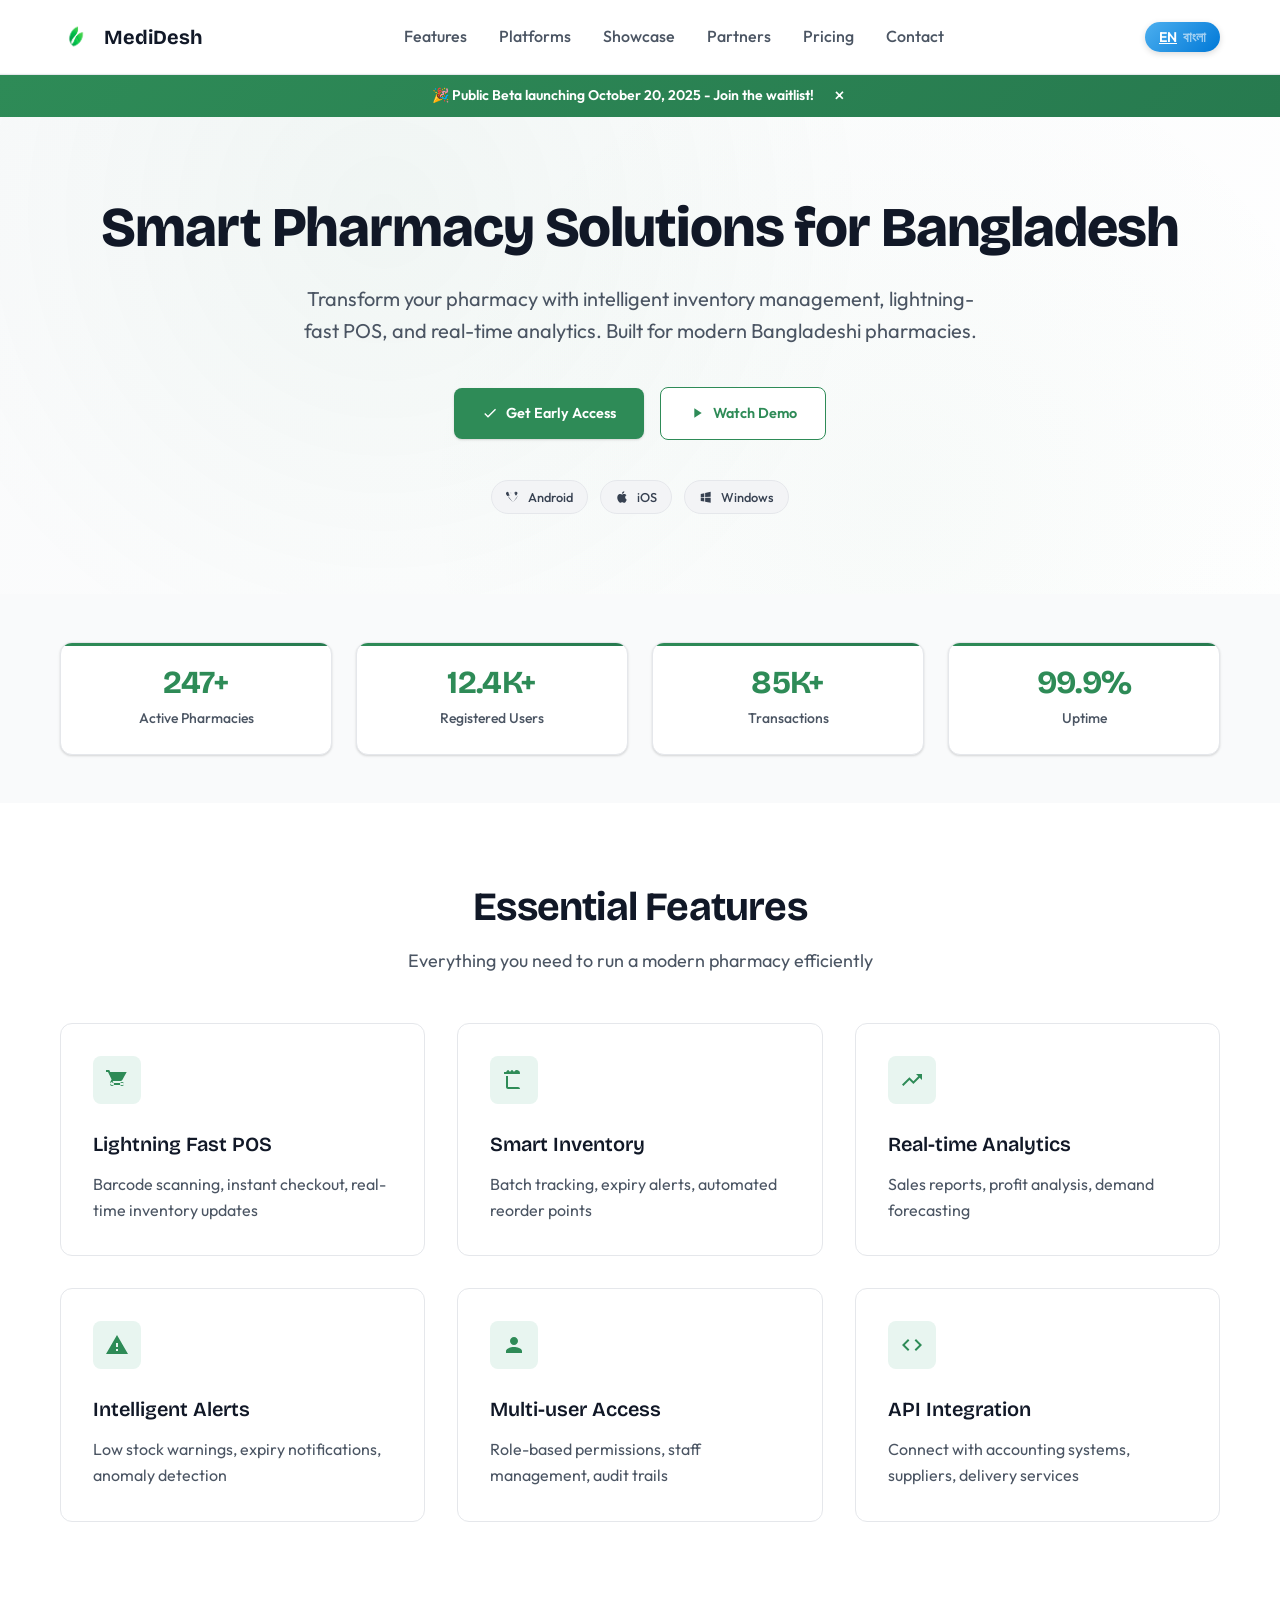
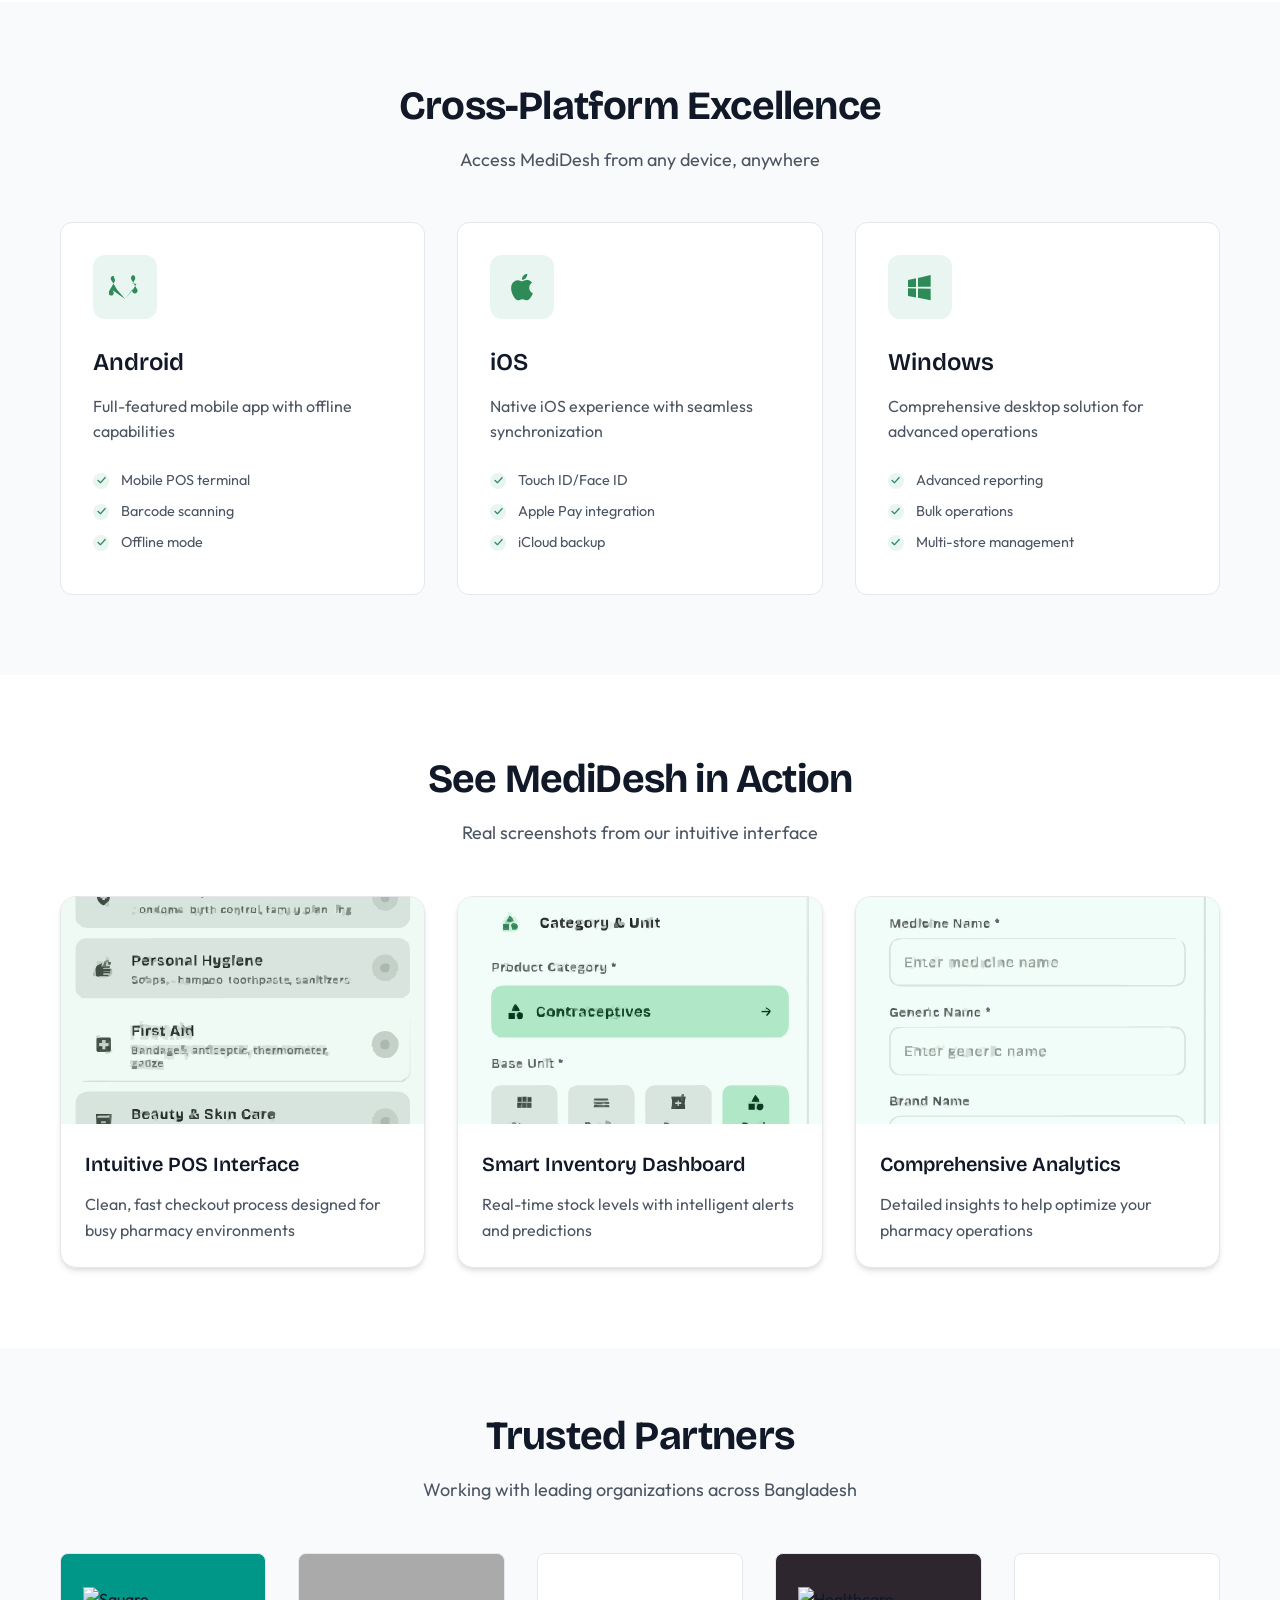
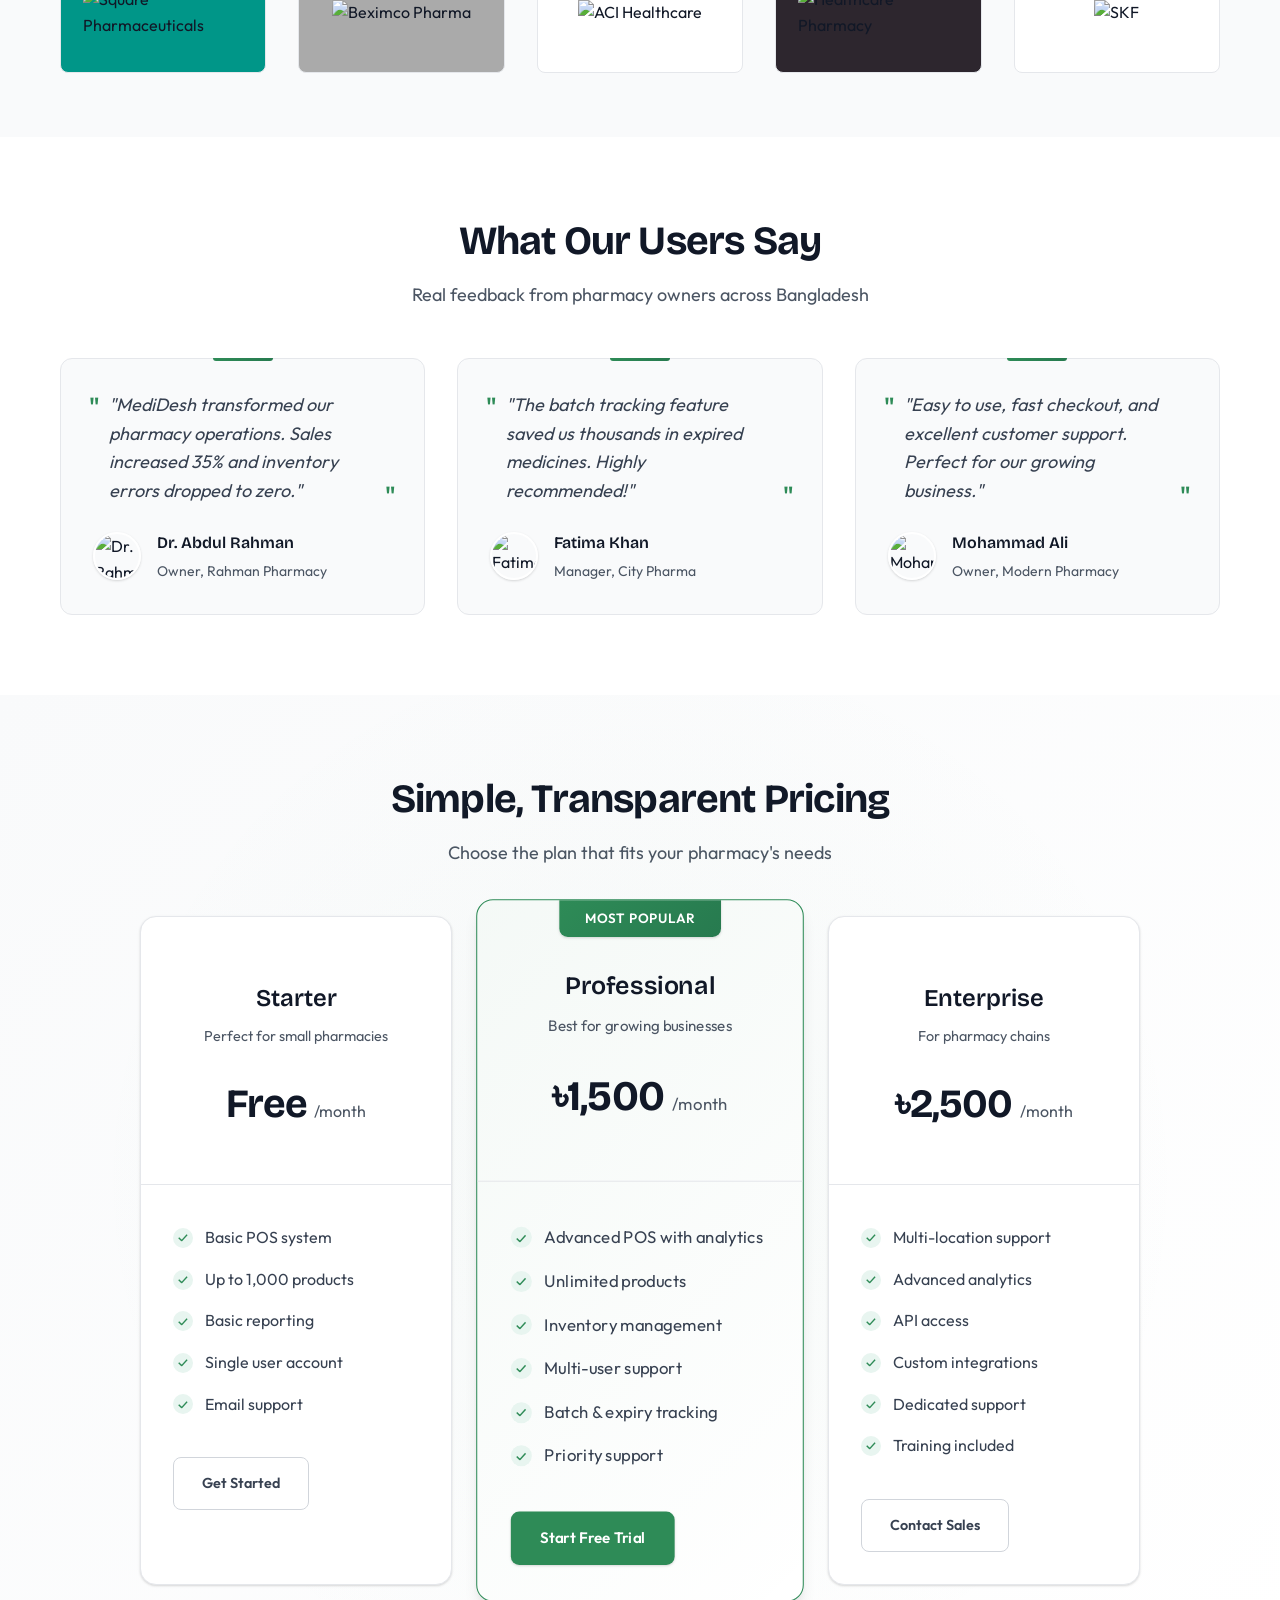
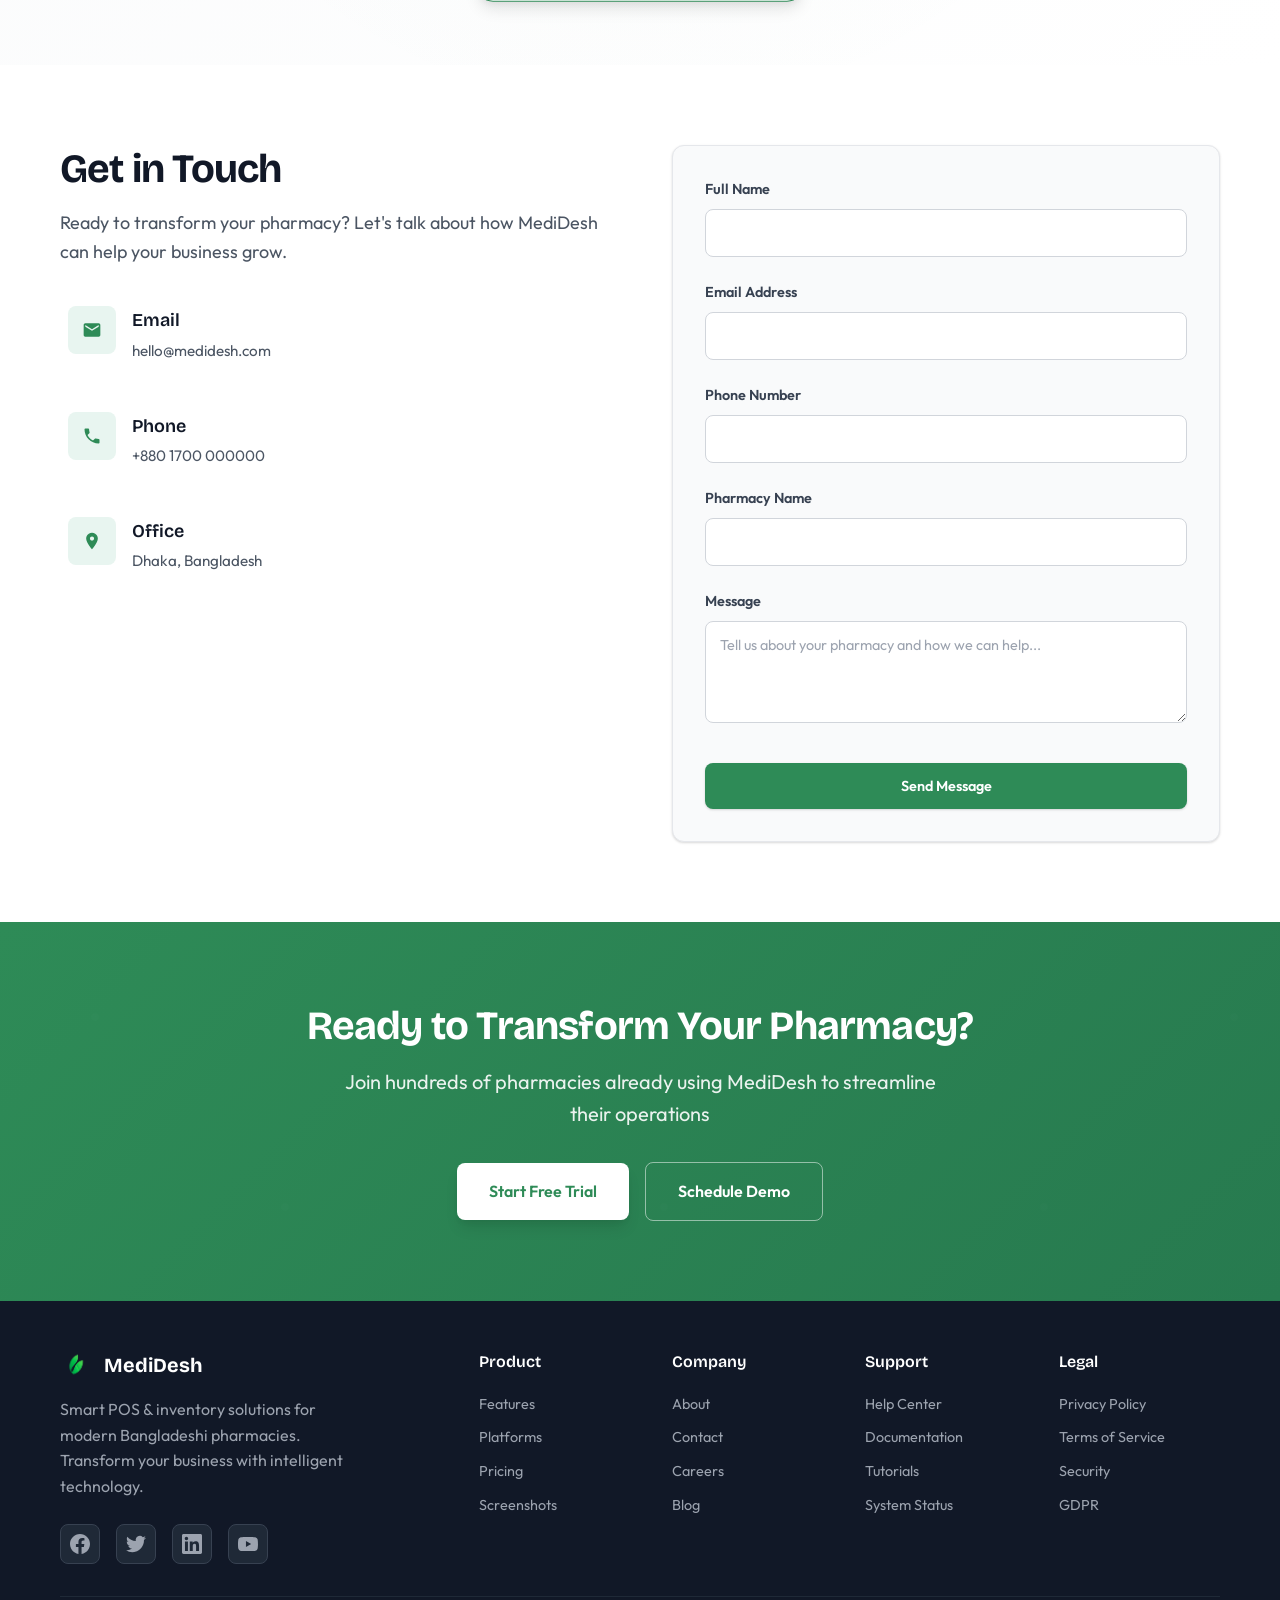
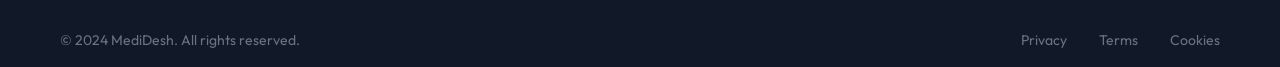
==== index.html @ 8cf9cb1e "first commit" ====
<!DOCTYPE html>
<html lang="en">

<head>
  <meta charset="UTF-8">
  <meta name="viewport" content="width=device-width, initial-scale=1.0">
  <title>MediDesh — Smart POS & Inventory for Bangladeshi Pharmacies</title>
  <meta name="description"
    content="Transform your pharmacy with intelligent inventory management, lightning-fast POS, and real-time analytics. Built for modern Bangladeshi pharmacies.">
  <link rel="icon" href="assets/favicon.png">
  <link
    href="https://fonts.googleapis.com/css2?family=Bricolage+Grotesque:opsz,wght@12..96,400;12..96,500;12..96,600;12..96,700;12..96,800&family=Inter:wght@300;400;500;600;700;800&display=swap"
    rel="stylesheet">

  <link rel="preconnect" href="https://fonts.googleapis.com">
  <link rel="preconnect" href="https://fonts.gstatic.com" crossorigin>
  <link href="https://fonts.googleapis.com/css2?family=Outfit:wght@100..900&display=swap" rel="stylesheet">

  <link rel="stylesheet" href="css/site.css">
</head>

<body>
  <header class="header">
    <div class="container">
      <div class="header-inner">
        <a class="brand" href="index.html">
          <img src="assets/logo1.png" alt="MediDesh logo" class="logo">
          <span class="brand-name">MediDesh</span>
        </a>

        <nav class="nav" id="navigation">
          <a href="#features" class="nav-link">Features</a>
          <a href="#platforms" class="nav-link">Platforms</a>
          <a href="#showcase" class="nav-link">Showcase</a>
          <a href="#partners" class="nav-link">Partners</a>
          <a href="#pricing" class="nav-link">Pricing</a>
          <a href="#contact" class="nav-link">Contact</a>
        </nav>

        <div class="header-actions">

          <button class="lang-toggle" aria-label="Toggle language" title="Switch Language">
            <span class="lang-option active">EN</span>
            <span class="lang-option">বাংলা</span>
          </button>


          <button class="menu-toggle" aria-label="Toggle menu" id="menuToggle">
            <span></span>
            <span></span>
            <span></span>
          </button>
        </div>
      </div>
    </div>
  </header>

  <div class="announcement-bar">
    <div class="container">
      <div class="announcement-content">
        <span class="announcement-text">🎉 Public Beta launching October 20, 2025 - Join the waitlist!</span>
        <button class="announcement-close">&times;</button>
      </div>
    </div>
  </div>

  <main>
    <section class="hero">
      <div class="container">
        <div class="hero-content">
          <h1 class="hero-title">Smart Pharmacy Solutions for Bangladesh</h1>
          <p class="hero-subtitle">Transform your pharmacy with intelligent inventory management, lightning-fast POS,
            and real-time analytics. Built for modern Bangladeshi pharmacies.</p>

          <div class="hero-actions">
            <a href="#pricing" class="btn btn-primary">
              <svg viewBox="0 0 24 24" fill="currentColor">
                <path d="M9 16.17L4.83 12l-1.42 1.41L9 19 21 7l-1.41-1.41z" />
              </svg>
              Get Early Access
            </a>
            <a href="#showcase" class="btn btn-secondary">
              <svg viewBox="0 0 24 24" fill="currentColor">
                <path d="M8 5v14l11-7z" />
              </svg>
              Watch Demo
            </a>
          </div>

          <div class="platform-badges">

            <div class="platform-badge">
              <svg xmlns="http://www.w3.org/2000/svg" viewBox="0 0 24 24" width="24" height="24" fill="currentColor">
                <path
                  d="M17.6 9.48l1.84-3.18c.16-.31.25-.66.25-1.02 0-.61-.22-1.17-.62-1.63A2 2 0 0 0 16.8 3a2 2 0 0 0-1.63.62c-.4.46-.62 1.02-.62 1.63 0 .36.09.71.25 1.02l1.84 3.18zM6.4 9.48 4.56 6.3A2 2 0 0 0 3.94 3.9a2 2 0 0 0-3.25.45A2 2 0 0 0 0 6.28c0 .36.09.71.25 1.02L2.1 10.48zM12 21.07l6.02-7.11 2.58-4.48L12 21.07 2.74 9.48 5.32 14zM15.53 4.47a.5.5 0 1 1 0 1 .5.5 0 0 1 0-1zm-7.06 0a.5.5 0 1 1 0 1 .5.5 0 0 1 0-1z" />
              </svg>
              <span>Android</span>
            </div>

            <div class="platform-badge">
              <svg viewBox="0 0 24 24" fill="currentColor">
                <path
                  d="M18.71 19.5c-.83 1.24-1.71 2.45-3.05 2.47-1.34.03-1.77-.79-3.29-.79-1.53 0-2 .77-3.27.82-1.31.05-2.3-1.32-3.14-2.53C4.25 17 2.94 12.45 4.7 9.39c.87-1.52 2.43-2.48 4.12-2.51 1.28-.02 2.5.87 3.29.87.78 0 2.26-1.07 3.81-.91.65.03 2.47.26 3.64 1.98-.09.06-2.17 1.28-2.15 3.81.03 3.02 2.65 4.03 2.68 4.04-.03.07-.42 1.44-1.38 2.83M13 3.5c.73-.83 1.94-1.46 2.94-1.5.13 1.17-.34 2.35-1.04 3.19-.69.85-1.83 1.51-2.95 1.42-.15-1.15.41-2.35 1.05-3.11z" />
              </svg>
              iOS
            </div>
            <div class="platform-badge">
              <svg viewBox="0 0 24 24" fill="currentColor">
                <path
                  d="M3 12V6.75l6-1.32v6.48L3 12M20 3v8.75l-9.5.15V5.21L20 3M3 13l6 .09v6.81L3 18.75V13M20 13.25V22l-9.5-1.91V13.1l9.5.15Z" />
              </svg>
              Windows
            </div>
          </div>
        </div>
      </div>
    </section>

    <section class="stats-section">
      <div class="container">
        <div class="stats-grid">
          <div class="stat-card">
            <div class="stat-number">247+</div>
            <div class="stat-label">Active Pharmacies</div>
          </div>
          <div class="stat-card">
            <div class="stat-number">12.4K+</div>
            <div class="stat-label">Registered Users</div>
          </div>
          <div class="stat-card">
            <div class="stat-number">85K+</div>
            <div class="stat-label">Transactions</div>
          </div>
          <div class="stat-card">
            <div class="stat-number">99.9%</div>
            <div class="stat-label">Uptime</div>
          </div>
        </div>
      </div>
    </section>

    <section id="features" class="features-section">
      <div class="container">
        <div class="section-header">
          <h2 class="section-title">Essential Features</h2>
          <p class="section-subtitle">Everything you need to run a modern pharmacy efficiently</p>
        </div>

        <div class="features-grid">
          <div class="feature-card">
            <div class="feature-icon">
              <svg viewBox="0 0 24 24" fill="currentColor">
                <path
                  d="M7 18c-1.1 0-2-.9-2-2s.9-2 2-2 2 .9 2 2-.9 2-2 2zM1 2v2h2l3.6 7.59-1.36 2.45c-.16.28-.24.61-.24.96 0 1.1.9 2 2 2h12v-2H7.42c-.14 0-.25-.11-.25-.25l.03-.12L8.1 13h7.45c.75 0 1.41-.42 1.75-1.03L21.7 4H5.21l-.94-2H1zm16 16c-1.1 0-2-.9-2-2s.9-2 2-2 2 .9 2 2-.9 2-2 2z" />
              </svg>
            </div>
            <h3 class="feature-title">Lightning Fast POS</h3>
            <p class="feature-description">Barcode scanning, instant checkout, real-time inventory updates</p>
          </div>
          <div class="feature-card">
            <div class="feature-icon">
              <svg viewBox="0 0 24 24" fill="currentColor">
                <path
                  d="M20 6h-2.18c.11-.31.18-.65.18-1a2.996 2.996 0 0 0-5.5-1.65l-.5.67-.5-.68C10.96 2.54 10 2 10 2 10 2 9.04 2.54 8.5 3.34l-.5.68-.5-.67C6.64 2.35 6.32 2 6.32 2 5.48 2 4.64 2.84 4.18 4H2v2h18V6zM4 8v11c0 1.1.9 2 2 2h12c0-1.1-.9-2-2-2H6V8H4z" />
              </svg>
            </div>
            <h3 class="feature-title">Smart Inventory</h3>
            <p class="feature-description">Batch tracking, expiry alerts, automated reorder points</p>
          </div>
          <div class="feature-card">
            <div class="feature-icon">
              <svg viewBox="0 0 24 24" fill="currentColor">
                <path d="M16 6l2.29 2.29-4.88 4.88-4-4L2 16.59 3.41 18l6-6 4 4 6.3-6.29L22 12V6z" />
              </svg>
            </div>
            <h3 class="feature-title">Real-time Analytics</h3>
            <p class="feature-description">Sales reports, profit analysis, demand forecasting</p>
          </div>
          <div class="feature-card">
            <div class="feature-icon">
              <svg viewBox="0 0 24 24" fill="currentColor">
                <path d="M1 21h22L12 2 1 21zm12-3h-2v-2h2v2zm0-4h-2v-4h2v4z" />
              </svg>
            </div>
            <h3 class="feature-title">Intelligent Alerts</h3>
            <p class="feature-description">Low stock warnings, expiry notifications, anomaly detection</p>
          </div>
          <div class="feature-card">
            <div class="feature-icon">
              <svg viewBox="0 0 24 24" fill="currentColor">
                <path
                  d="M12 12c2.21 0 4-1.79 4-4s-1.79-4-4-4-4 1.79-4 4 1.79 4 4 4zm0 2c-2.67 0-8 1.34-8 4v2h16v-2c0-2.66-5.33-4-8-4z" />
              </svg>
            </div>
            <h3 class="feature-title">Multi-user Access</h3>
            <p class="feature-description">Role-based permissions, staff management, audit trails</p>
          </div>
          <div class="feature-card">
            <div class="feature-icon">
              <svg viewBox="0 0 24 24" fill="currentColor">
                <path d="M9.4 16.6L4.8 12l4.6-4.6L8 6l-6 6 6 6 1.4-1.4zm5.2 0L19.2 12l-4.6-4.6L16 6l6 6-6 6-1.4-1.4z" />
              </svg>
            </div>
            <h3 class="feature-title">API Integration</h3>
            <p class="feature-description">Connect with accounting systems, suppliers, delivery services</p>
          </div>
        </div>
      </div>
    </section>

    <section id="platforms" class="platforms-section">
      <div class="container">
        <div class="section-header">
          <h2 class="section-title">Cross-Platform Excellence</h2>
          <p class="section-subtitle">Access MediDesh from any device, anywhere</p>
        </div>

        <div class="platforms-grid">
          <div class="platform-card">
            <div class="platform-icon">
              <svg viewBox="0 0 24 24" fill="currentColor">
                <path
                  d="M17.6 9.48l1.84-3.18c.16-.31.25-.66.25-1.02 0-.61-.22-1.17-.62-1.63-.09-.11-.2-.2-.32-.27-.41-.25-.9-.25-1.31 0-.12.07-.23.16-.32.27-.4.46-.62 1.02-.62 1.63 0 .36.09.71.25 1.02l1.84 3.18 2.58 4.48c.16.28.25.6.25.93 0 1.11-.89 2-2 2s-2-.89-2-2c0-.33.09-.65.25-.93l.58-1.01L12 21.07 2.74 14.49l.58 1.01c.16.28.25.6.25.93 0 1.11-.89 2-2 2s-2-.89-2-2c0-.33.09-.65.25-.93l2.58-4.48 1.84-3.18c.16-.31.25-.66.25-1.02 0-.61-.22-1.17-.62-1.63C3.78 4.08 3.67 4 3.55 3.93c-.41-.25-.9-.25-1.31 0C2.12 4 2.01 4.08 1.93 4.19c-.4.46-.62 1.02-.62 1.63 0 .36.09.71.25 1.02L3.4 9.48l2.58 4.48L12 21.07l6.02-7.11 2.58-4.48z" />
              </svg>
            </div>
            <h3 class="platform-title">Android</h3>
            <p class="platform-description">Full-featured mobile app with offline capabilities</p>
            <ul class="platform-features">
              <li>Mobile POS terminal</li>
              <li>Barcode scanning</li>
              <li>Offline mode</li>
            </ul>
          </div>
          <div class="platform-card">
            <div class="platform-icon">
              <svg viewBox="0 0 24 24" fill="currentColor">
                <path
                  d="M18.71 19.5c-.83 1.24-1.71 2.45-3.05 2.47-1.34.03-1.77-.79-3.29-.79-1.53 0-2 .77-3.27.82-1.31.05-2.3-1.32-3.14-2.53C4.25 17 2.94 12.45 4.7 9.39c.87-1.52 2.43-2.48 4.12-2.51 1.28-.02 2.5.87 3.29.87.78 0 2.26-1.07 3.81-.91.65.03 2.47.26 3.64 1.98-.09.06-2.17 1.28-2.15 3.81.03 3.02 2.65 4.03 2.68 4.04-.03.07-.42 1.44-1.38 2.83M13 3.5c.73-.83 1.94-1.46 2.94-1.5.13 1.17-.34 2.35-1.04 3.19-.69.85-1.83 1.51-2.95 1.42-.15-1.15.41-2.35 1.05-3.11z" />
              </svg>
            </div>
            <h3 class="platform-title">iOS</h3>
            <p class="platform-description">Native iOS experience with seamless synchronization</p>
            <ul class="platform-features">
              <li>Touch ID/Face ID</li>
              <li>Apple Pay integration</li>
              <li>iCloud backup</li>
            </ul>
          </div>
          <div class="platform-card">
            <div class="platform-icon">
              <svg viewBox="0 0 24 24" fill="currentColor">
                <path
                  d="M3 12V6.75l6-1.32v6.48L3 12M20 3v8.75l-9.5.15V5.21L20 3M3 13l6 .09v6.81L3 18.75V13M20 13.25V22l-9.5-1.91V13.1l9.5.15Z" />
              </svg>
            </div>
            <h3 class="platform-title">Windows</h3>
            <p class="platform-description">Comprehensive desktop solution for advanced operations</p>
            <ul class="platform-features">
              <li>Advanced reporting</li>
              <li>Bulk operations</li>
              <li>Multi-store management</li>
            </ul>
          </div>
        </div>
      </div>
    </section>

    <section id="showcase" class="showcase-section">
      <div class="container">
        <div class="section-header">
          <h2 class="section-title">See MediDesh in Action</h2>
          <p class="section-subtitle">Real screenshots from our intuitive interface</p>
        </div>

        <div class="showcase-grid">
          <div class="showcase-card">
            <div class="showcase-image">
              <img src="assets/placeholder1.svg" alt="POS Interface" loading="lazy">
            </div>
            <div class="showcase-content">
              <h3 class="showcase-title">Intuitive POS Interface</h3>
              <p class="showcase-description">Clean, fast checkout process designed for busy pharmacy environments</p>
            </div>
          </div>
          <div class="showcase-card">
            <div class="showcase-image">
              <img src="assets/placeholder2.svg" alt="Inventory Dashboard" loading="lazy">
            </div>
            <div class="showcase-content">
              <h3 class="showcase-title">Smart Inventory Dashboard</h3>
              <p class="showcase-description">Real-time stock levels with intelligent alerts and predictions</p>
            </div>
          </div>
          <div class="showcase-card">
            <div class="showcase-image">
              <img src="assets/placeholder3.svg" alt="Analytics Reports" loading="lazy">
            </div>
            <div class="showcase-content">
              <h3 class="showcase-title">Comprehensive Analytics</h3>
              <p class="showcase-description">Detailed insights to help optimize your pharmacy operations</p>
            </div>
          </div>
        </div>
      </div>
    </section>

    <section id="partners" class="partners-section">
      <div class="container">
        <div class="section-header">
          <h2 class="section-title">Trusted Partners</h2>
          <p class="section-subtitle">Working with leading organizations across Bangladesh</p>
        </div>

        <div class="partners-grid">
          <div class="partner-logo square">
            <img src="https://www.squarepharma.com.bd/images/squarelogo.png" alt="Square Pharmaceuticals"
              loading="lazy">
          </div>
          <div class="partner-logo beximco">
            <img src="https://beximcopharma.com/img/bpl-logo.png" alt="Beximco Pharma"
              loading="lazy">
          </div>
          <div class="partner-logo aci">
            <img src="https://www.aci-bd.com/assets/images/logo.png" alt="ACI Healthcare" loading="lazy">
          </div>
          <div class="partner-logo healthcare">
            <img src="https://www.hplbd.com/images/logo.png" alt="Healthcare Pharmacy"
              loading="lazy">
          </div>
          <div class="partner-logo lazz">
            <img src="https://www.skfbd.com/uploads/logo/i7Aupw3GnHKygyhbtN2KdxSGOF1MoAFbJUghdrJx.png" alt="SKF"
              loading="lazy">
          </div>
        </div>
      </div>
    </section>



    <section class="testimonials-section">
      <div class="container">
        <div class="section-header">
          <h2 class="section-title">What Our Users Say</h2>
          <p class="section-subtitle">Real feedback from pharmacy owners across Bangladesh</p>
        </div>

        <div class="testimonials-grid">
          <div class="testimonial-card">
            <div class="testimonial-content">
              <p>"MediDesh transformed our pharmacy operations. Sales increased 35% and inventory errors dropped to
                zero."</p>
            </div>
            <div class="testimonial-author">
              <div class="author-avatar">
                <img src="assets/user1.jpg" alt="Dr. Rahman" loading="lazy">
              </div>
              <div class="author-info">
                <h4 class="author-name">Dr. Abdul Rahman</h4>
                <p class="author-title">Owner, Rahman Pharmacy</p>
              </div>
            </div>
          </div>
          <div class="testimonial-card">
            <div class="testimonial-content">
              <p>"The batch tracking feature saved us thousands in expired medicines. Highly recommended!"</p>
            </div>
            <div class="testimonial-author">
              <div class="author-avatar">
                <img src="assets/user2.jpg" alt="Fatima Khan" loading="lazy">
              </div>
              <div class="author-info">
                <h4 class="author-name">Fatima Khan</h4>
                <p class="author-title">Manager, City Pharma</p>
              </div>
            </div>
          </div>
          <div class="testimonial-card">
            <div class="testimonial-content">
              <p>"Easy to use, fast checkout, and excellent customer support. Perfect for our growing business."</p>
            </div>
            <div class="testimonial-author">
              <div class="author-avatar">
                <img src="assets/user3.jpg" alt="Mohammad Ali" loading="lazy">
              </div>
              <div class="author-info">
                <h4 class="author-name">Mohammad Ali</h4>
                <p class="author-title">Owner, Modern Pharmacy</p>
              </div>
            </div>
          </div>
        </div>
      </div>
    </section>

    <section id="pricing" class="pricing-section">
      <div class="container">
        <div class="section-header">
          <h2 class="section-title">Simple, Transparent Pricing</h2>
          <p class="section-subtitle">Choose the plan that fits your pharmacy's needs</p>
        </div>

        <div class="pricing-grid">
          <div class="pricing-card">
            <div class="pricing-header">
              <h3 class="pricing-title">Starter</h3>
              <p class="pricing-subtitle">Perfect for small pharmacies</p>
              <div class="pricing-price">
                <span class="price-amount">Free</span>
                <span class="price-period">/month</span>
              </div>
            </div>
            <div class="pricing-features">
              <ul>
                <li>Basic POS system</li>
                <li>Up to 1,000 products</li>
                <li>Basic reporting</li>
                <li>Single user account</li>
                <li>Email support</li>
              </ul>
            </div>
            <div class="pricing-action">
              <a href="#" class="btn btn-outline">Get Started</a>
            </div>
          </div>

          <div class="pricing-card pricing-featured">
            <div class="pricing-badge">Most Popular</div>
            <div class="pricing-header">
              <h3 class="pricing-title">Professional</h3>
              <p class="pricing-subtitle">Best for growing businesses</p>
              <div class="pricing-price">
                <span class="price-amount">৳1,500</span>
                <span class="price-period">/month</span>
              </div>
            </div>
            <div class="pricing-features">
              <ul>
                <li>Advanced POS with analytics</li>
                <li>Unlimited products</li>
                <li>Inventory management</li>
                <li>Multi-user support</li>
                <li>Batch & expiry tracking</li>
                <li>Priority support</li>
              </ul>
            </div>
            <div class="pricing-action">
              <a href="#" class="btn btn-primary">Start Free Trial</a>
            </div>
          </div>

          <div class="pricing-card">
            <div class="pricing-header">
              <h3 class="pricing-title">Enterprise</h3>
              <p class="pricing-subtitle">For pharmacy chains</p>
              <div class="pricing-price">
                <span class="price-amount">৳2,500</span>
                <span class="price-period">/month</span>
              </div>
            </div>
            <div class="pricing-features">
              <ul>
                <li>Multi-location support</li>
                <li>Advanced analytics</li>
                <li>API access</li>
                <li>Custom integrations</li>
                <li>Dedicated support</li>
                <li>Training included</li>
              </ul>
            </div>
            <div class="pricing-action">
              <a href="#" class="btn btn-outline">Contact Sales</a>
            </div>
          </div>
        </div>
      </div>
    </section>

    <section id="contact" class="contact-section">
      <div class="container">
        <div class="contact-grid">
          <div class="contact-info">
            <h2 class="section-title">Get in Touch</h2>
            <p class="section-subtitle">Ready to transform your pharmacy? Let's talk about how MediDesh can help your
              business grow.</p>

            <div class="contact-items">
              <div class="contact-item">
                <div class="contact-icon">
                  <svg viewBox="0 0 24 24" fill="currentColor">
                    <path
                      d="M20 4H4c-1.1 0-1.99.9-1.99 2L2 18c0 1.1.9 2 2 2h16c1.1 0 2-.9 2-2V6c0-1.1-.9-2-2-2zm0 4l-8 5-8-5V6l8 5 8-5v2z" />
                  </svg>
                </div>
                <div class="contact-content">
                  <h4>Email</h4>
                  <p>hello@medidesh.com</p>
                </div>
              </div>
              <div class="contact-item">
                <div class="contact-icon">
                  <svg viewBox="0 0 24 24" fill="currentColor">
                    <path
                      d="M6.62 10.79c1.44 2.83 3.76 5.14 6.59 6.59l2.2-2.2c.27-.27.67-.36 1.02-.24 1.12.37 2.33.57 3.57.57.55 0 1 .45 1 1V20c0 .55-.45 1-1 1-9.39 0-17-7.61-17-17 0-.55.45-1 1-1h3.5c.55 0 1 .45 1 1 0 1.25.2 2.45.57 3.57.11.35.03.74-.25 1.02l-2.2 2.2z" />
                  </svg>
                </div>
                <div class="contact-content">
                  <h4>Phone</h4>
                  <p>+880 1700 000000</p>
                </div>
              </div>
              <div class="contact-item">
                <div class="contact-icon">
                  <svg viewBox="0 0 24 24" fill="currentColor">
                    <path
                      d="M12 2C8.13 2 5 5.13 5 9c0 5.25 7 13 7 13s7-7.75 7-13c0-3.87-3.13-7-7-7zm0 9.5c-1.38 0-2.5-1.12-2.5-2.5s1.12-2.5 2.5-2.5 2.5 1.12 2.5 2.5-1.12 2.5-2.5 2.5z" />
                  </svg>
                </div>
                <div class="contact-content">
                  <h4>Office</h4>
                  <p>Dhaka, Bangladesh</p>
                </div>
              </div>
            </div>
          </div>

          <div class="contact-form">
            <form class="form">
              <div class="form-group">
                <label for="name">Full Name</label>
                <input type="text" id="name" name="name" required>
              </div>
              <div class="form-group">
                <label for="email">Email Address</label>
                <input type="email" id="email" name="email" required>
              </div>
              <div class="form-group">
                <label for="phone">Phone Number</label>
                <input type="tel" id="phone" name="phone">
              </div>
              <div class="form-group">
                <label for="pharmacy">Pharmacy Name</label>
                <input type="text" id="pharmacy" name="pharmacy">
              </div>
              <div class="form-group">
                <label for="message">Message</label>
                <textarea id="message" name="message" rows="4"
                  placeholder="Tell us about your pharmacy and how we can help..."></textarea>
              </div>
              <button type="submit" class="btn btn-primary btn-full">Send Message</button>
            </form>
          </div>
        </div>
      </div>
    </section>

    <section class="cta-section">
      <div class="container">
        <div class="cta-content">
          <h2 class="cta-title">Ready to Transform Your Pharmacy?</h2>
          <p class="cta-subtitle">Join hundreds of pharmacies already using MediDesh to streamline their operations</p>
          <div class="cta-actions">
            <a href="#pricing" class="btn btn-primary btn-large">Start Free Trial</a>
            <a href="#contact" class="btn btn-outline btn-large">Schedule Demo</a>
          </div>
        </div>
      </div>
    </section>
  </main>

  <footer class="footer">
    <div class="container">
      <div class="footer-content">
        <div class="footer-brand">
          <a class="brand" href="index.html">
            <img src="assets/logo1.png" alt="MediDesh logo" class="logo">
            <span class="brand-name">MediDesh</span>
          </a>
          <p class="footer-description">Smart POS & inventory solutions for modern Bangladeshi pharmacies. Transform
            your business with intelligent technology.</p>
          <div class="footer-social">
            <a href="#" class="social-link" aria-label="Facebook">
              <svg viewBox="0 0 24 24" fill="currentColor">
                <path
                  d="M24 12.073c0-6.627-5.373-12-12-12s-12 5.373-12 12c0 5.99 4.388 10.954 10.125 11.854v-8.385H7.078v-3.47h3.047V9.43c0-3.007 1.792-4.669 4.533-4.669 1.312 0 2.686.235 2.686.235v2.953H15.83c-1.491 0-1.956.925-1.956 1.874v2.25h3.328l-.532 3.47h-2.796v8.385C19.612 23.027 24 18.062 24 12.073z" />
              </svg>
            </a>
            <a href="#" class="social-link" aria-label="Twitter">
              <svg viewBox="0 0 24 24" fill="currentColor">
                <path
                  d="M23.953 4.57a10 10 0 01-2.825.775 4.958 4.958 0 002.163-2.723c-.951.555-2.005.959-3.127 1.184a4.92 4.92 0 00-8.384 4.482C7.69 8.095 4.067 6.13 1.64 3.162a4.822 4.822 0 00-.666 2.475c0 1.71.87 3.213 2.188 4.096a4.904 4.904 0 01-2.228-.616v.06a4.923 4.923 0 003.946 4.827 4.996 4.996 0 01-2.212.085 4.936 4.936 0 004.604 3.417 9.867 9.867 0 01-6.102 2.105c-.39 0-.779-.023-1.17-.067a13.995 13.995 0 007.557 2.209c9.053 0 13.998-7.496 13.998-13.985 0-.21 0-.42-.015-.63A9.935 9.935 0 0024 4.59z" />
              </svg>
            </a>
            <a href="#" class="social-link" aria-label="LinkedIn">
              <svg viewBox="0 0 24 24" fill="currentColor">
                <path
                  d="M20.447 20.452h-3.554v-5.569c0-1.328-.027-3.037-1.852-3.037-1.853 0-2.136 1.445-2.136 2.939v5.667H9.351V9h3.414v1.561h.046c.477-.9 1.637-1.85 3.37-1.85 3.601 0 4.267 2.37 4.267 5.455v6.286zM5.337 7.433c-1.144 0-2.063-.926-2.063-2.065 0-1.138.92-2.063 2.063-2.063 1.14 0 2.064.925 2.064 2.063 0 1.139-.925 2.065-2.064 2.065zm1.782 13.019H3.555V9h3.564v11.452zM22.225 0H1.771C.792 0 0 .774 0 1.729v20.542C0 23.227.792 24 1.771 24h20.451C23.2 24 24 23.227 24 22.271V1.729C24 .774 23.2 0 22.222 0h.003z" />
              </svg>
            </a>
            <a href="#" class="social-link" aria-label="YouTube">
              <svg viewBox="0 0 24 24" fill="currentColor">
                <path
                  d="M23.498 6.186a3.016 3.016 0 0 0-2.122-2.136C19.505 3.545 12 3.545 12 3.545s-7.505 0-9.377.505A3.017 3.017 0 0 0 .502 6.186C0 8.07 0 12 0 12s0 3.93.502 5.814a3.016 3.016 0 0 0 2.122 2.136c1.871.505 9.376.505 9.376.505s7.505 0 9.377-.505a3.015 3.015 0 0 0 2.122-2.136C24 15.93 24 12 24 12s0-3.93-.502-5.814zM9.545 15.568V8.432L15.818 12l-6.273 3.568z" />
              </svg>
            </a>
          </div>
        </div>

        <div class="footer-links">
          <div class="footer-column">
            <h4 class="footer-title">Product</h4>
            <ul class="footer-list">
              <li><a href="#features">Features</a></li>
              <li><a href="#platforms">Platforms</a></li>
              <li><a href="#pricing">Pricing</a></li>
              <li><a href="#showcase">Screenshots</a></li>
            </ul>
          </div>
          <div class="footer-column">
            <h4 class="footer-title">Company</h4>
            <ul class="footer-list">
              <li><a href="pages/about.html">About</a></li>
              <li><a href="pages/contact.html">Contact</a></li>
              <li><a href="pages/careers.html">Careers</a></li>
              <li><a href="pages/blog.html">Blog</a></li>
            </ul>
          </div>
          <div class="footer-column">
            <h4 class="footer-title">Support</h4>
            <ul class="footer-list">
              <li><a href="pages/help.html">Help Center</a></li>
              <li><a href="pages/documentation.html">Documentation</a></li>
              <li><a href="pages/tutorials.html">Tutorials</a></li>
              <li><a href="pages/status.html">System Status</a></li>
            </ul>
          </div>
          <div class="footer-column">
            <h4 class="footer-title">Legal</h4>
            <ul class="footer-list">
              <li><a href="pages/privacy.html">Privacy Policy</a></li>
              <li><a href="pages/terms.html">Terms of Service</a></li>
              <li><a href="pages/security.html">Security</a></li>
              <li><a href="pages/gdpr.html">GDPR</a></li>
            </ul>
          </div>
        </div>
      </div>

      <div class="footer-bottom">
        <div class="footer-bottom-content">
          <p class="footer-copyright">© 2024 MediDesh. All rights reserved.</p>
          <div class="footer-bottom-links">
            <a href="pages/privacy.html">Privacy</a>
            <a href="pages/terms.html">Terms</a>
            <a href="pages/cookies.html">Cookies</a>
          </div>
        </div>
      </div>
    </div>
  </footer>

  <script src="js/main.js"></script>
</body>

</html>
---- css/site.css ----
:root {
  --primary-50: #e8f5f0;
  --primary-100: #c6e7d0;
  --primary-200: #a0d7ad;
  --primary-300: #7ac88a;
  --primary-400: #5eb970;
  --primary-500: #2e8b57;
  --primary-600: #277a4f;
  --primary-700: #1e6843;
  --primary-800: #165637;
  --primary-900: #0b3a1f;

  --gray-50: #f9fafb;
  --gray-100: #f3f4f6;
  --gray-200: #e5e7eb;
  --gray-300: #d1d5db;
  --gray-400: #9ca3af;
  --gray-500: #6b7280;
  --gray-600: #4b5563;
  --gray-700: #374151;
  --gray-800: #1f2937;
  --gray-900: #111827;

  --white: #ffffff;
  --black: #000000;

  --success: #10b981;
  --warning: #f59e0b;
  --error: #ef4444;
  --info: #3b82f6;

  --shadow-sm: 0 1px 2px 0 rgba(0, 0, 0, 0.05);
  --shadow: 0 1px 3px 0 rgba(0, 0, 0, 0.1), 0 1px 2px 0 rgba(0, 0, 0, 0.06);
  --shadow-md: 0 4px 6px -1px rgba(0, 0, 0, 0.1),
    0 2px 4px -1px rgba(0, 0, 0, 0.06);
  --shadow-lg: 0 10px 15px -3px rgba(0, 0, 0, 0.1),
    0 4px 6px -2px rgba(0, 0, 0, 0.05);
  --shadow-xl: 0 20px 25px -5px rgba(0, 0, 0, 0.1),
    0 10px 10px -5px rgba(0, 0, 0, 0.04);

  --border-radius: 8px;
  --border-radius-lg: 12px;
  --border-radius-xl: 16px;

  --transition: all 0.2s ease-in-out;
  --transition-slow: all 0.3s ease-in-out;

  --font-primary: "Bricolage Grotesque", -apple-system, BlinkMacSystemFont,
    sans-serif;
  --font-secondary: "Outfit", -apple-system, BlinkMacSystemFont, sans-serif;
}

* {
  margin: 0;
  padding: 0;
  box-sizing: border-box;
}

*::before,
*::after {
  box-sizing: border-box;
}

html {
  scroll-behavior: smooth;
  font-size: 16px;
  line-height: 1.6;
}

body {
  font-family: var(--font-secondary);
  color: var(--gray-900);
  line-height: 1.6;
  background-color: var(--white);
  overflow-x: hidden;
  font-weight: 400;
  -webkit-font-smoothing: antialiased;
  -moz-osx-font-smoothing: grayscale;
}

.container {
  max-width: 1200px;
  margin: 0 auto;
  padding: 0 1.25rem;
}

img {
  max-width: 100%;
  height: auto;
  display: block;
}

a {
  text-decoration: none;
  color: inherit;
  transition: var(--transition);
}

ul {
  list-style: none;
}

button {
  font-family: inherit;
  cursor: pointer;
  border: none;
  background: none;
}

input,
textarea,
select {
  font-family: inherit;
}

.btn {
  display: inline-flex;
  align-items: center;
  justify-content: center;
  gap: 0.5rem;
  padding: 0.875rem 1.75rem;
  border: none;
  border-radius: var(--border-radius);
  font-family: var(--font-secondary);
  font-size: 0.9rem;
  font-weight: 600;
  text-decoration: none;
  cursor: pointer;
  transition: var(--transition);
  white-space: nowrap;
  position: relative;
  overflow: hidden;
}

.btn::before {
  content: "";
  position: absolute;
  top: 0;
  left: -100%;
  width: 100%;
  height: 100%;
  background: linear-gradient(
    90deg,
    transparent,
    rgba(255, 255, 255, 0.2),
    transparent
  );
  transition: left 0.6s ease;
}

.btn:hover::before {
  left: 100%;
}

.btn svg {
  width: 1rem;
  height: 1rem;
  flex-shrink: 0;
}

.btn-primary {
  background-color: var(--primary-500);
  color: var(--white);
  box-shadow: var(--shadow);
}

.btn-primary:hover {
  background-color: var(--primary-600);
  transform: translateY(-1px);
  box-shadow: var(--shadow-lg);
}

.btn-primary:active {
  transform: translateY(0);
  box-shadow: var(--shadow);
}

.btn-secondary {
  background-color: var(--white);
  color: var(--primary-500);
  border: 1px solid var(--primary-500);
}

.btn-secondary:hover {
  background-color: var(--primary-500);
  color: var(--white);
  transform: translateY(-1px);
}

.btn-outline {
  background-color: transparent;
  color: var(--gray-700);
  border: 1px solid var(--gray-300);
}

.btn-outline:hover {
  background-color: var(--gray-100);
  border-color: var(--gray-400);
  transform: translateY(-1px);
}

.btn-large {
  padding: 1rem 2rem;
  font-size: 1rem;
}

.btn-full {
  width: 100%;
}

.btn:disabled {
  opacity: 0.6;
  cursor: not-allowed;
  transform: none !important;
}

.section-header {
  text-align: center;
  margin-bottom: 3rem;
}

.section-title {
  font-family: var(--font-primary);
  font-size: 2.5rem;
  font-weight: 700;
  color: var(--gray-900);
  margin-bottom: 1rem;
  line-height: 1.2;
  letter-spacing: -0.02em;
}

.section-subtitle {
  font-size: 1.125rem;
  color: var(--gray-600);
  max-width: 600px;
  margin: 0 auto;
  line-height: 1.6;
}

.header {
  position: fixed;
  top: 0;
  left: 0;
  right: 0;
  z-index: 1000;
  background-color: rgba(255, 255, 255, 0.95);
  backdrop-filter: blur(10px);
  border-bottom: 1px solid var(--gray-200);
  transition: var(--transition);
}

.header.scrolled {
  background-color: rgba(255, 255, 255, 0.98);
  box-shadow: var(--shadow);
}

.header-inner {
  display: flex;
  align-items: center;
  justify-content: space-between;
  padding: 1rem 0;
}

.brand {
  display: flex;
  align-items: center;
  gap: 0.75rem;
  font-weight: 700;
  font-size: 1.25rem;
  color: var(--gray-900);
  text-decoration: none;
}

.brand-name {
  font-family: var(--font-primary);
}

.logo {
  width: 32px;
  height: 32px;
  object-fit: contain;
}

.nav {
  display: flex;
  align-items: center;
  gap: 2rem;
}

.nav-link {
  color: var(--gray-600);
  font-weight: 500;
  transition: var(--transition);
  position: relative;
  padding: 0.5rem 0;
}

.nav-link:hover {
  color: var(--primary-500);
}

.nav-link::after {
  content: "";
  position: absolute;
  bottom: 0;
  left: 0;
  right: 0;
  height: 2px;
  background-color: var(--primary-500);
  transform: scaleX(0);
  transition: var(--transition);
  border-radius: 2px;
}

.nav-link:hover::after,
.nav-link.active::after {
  transform: scaleX(1);
}

.header-actions {
  display: flex;
  align-items: center;
  gap: 1rem;
}

.theme-toggle,
.menu-toggle {
  background: none;
  border: none;
  padding: 0.5rem;
  border-radius: var(--border-radius);
  cursor: pointer;
  color: var(--gray-600);
  transition: var(--transition);
}

.theme-toggle:hover,
.menu-toggle:hover {
  background-color: var(--gray-100);
  color: var(--gray-900);
}

.theme-toggle svg {
  width: 1.25rem;
  height: 1.25rem;
}

.menu-toggle {
  display: none;
  flex-direction: column;
  gap: 3px;
  padding: 0.5rem;
}

.menu-toggle span {
  width: 20px;
  height: 2px;
  background-color: currentColor;
  transition: var(--transition);
  border-radius: 1px;
}

.menu-toggle.active span:nth-child(1) {
  transform: rotate(45deg) translate(5px, 5px);
}

.menu-toggle.active span:nth-child(2) {
  opacity: 0;
}

.menu-toggle.active span:nth-child(3) {
  transform: rotate(-45deg) translate(7px, -6px);
}

.announcement-bar {
  background: linear-gradient(135deg, var(--primary-500), var(--primary-600));
  color: var(--white);
  padding: 0.5rem 0;
  margin-top: 73px;
  position: relative;
  overflow: hidden;
  animation: slideDown 0.5s ease-out;
}

@keyframes slideDown {
  from {
    transform: translateY(-100%);
    opacity: 0;
  }
  to {
    transform: translateY(0);
    opacity: 1;
  }
}

.announcement-bar::before {
  content: "";
  position: absolute;
  top: 0;
  left: -100%;
  width: 100%;
  height: 100%;
  background: linear-gradient(
    90deg,
    transparent,
    rgba(255, 255, 255, 0.1),
    transparent
  );
  animation: shimmer 3s infinite;
}

@keyframes shimmer {
  0% {
    left: -100%;
  }
  100% {
    left: 100%;
  }
}

.announcement-content {
  display: flex;
  align-items: center;
  justify-content: center;
  gap: 1rem;
  position: relative;
}

.announcement-text {
  font-size: 0.875rem;
  font-weight: 600;
}

.announcement-close {
  background: none;
  border: none;
  color: var(--white);
  font-size: 1.25rem;
  cursor: pointer;
  padding: 0.25rem;
  border-radius: 50%;
  transition: var(--transition);
  line-height: 1;
}

.announcement-close:hover {
  background-color: rgba(255, 255, 255, 0.1);
}

.hero {
  padding: 5rem 0;
  background: linear-gradient(135deg, var(--gray-50) 0%, var(--white) 100%);
  position: relative;
  overflow: hidden;
}

.hero::before {
  content: "";
  position: absolute;
  top: 0;
  left: 0;
  right: 0;
  bottom: 0;
  background: radial-gradient(
      circle at 30% 20%,
      rgba(46, 139, 87, 0.05) 0%,
      transparent 50%
    ),
    radial-gradient(
      circle at 70% 80%,
      rgba(46, 139, 87, 0.03) 0%,
      transparent 50%
    );
  pointer-events: none;
}

.hero-content {
  text-align: center;
  position: relative;
  z-index: 1;
}

.hero-title {
  font-family: var(--font-primary);
  font-size: 3.5rem;
  font-weight: 800;
  color: var(--gray-900);
  line-height: 1.1;
  margin-bottom: 1.5rem;
  letter-spacing: -0.02em;
  animation: fadeInUp 0.8s ease-out;
}

@keyframes fadeInUp {
  from {
    opacity: 0;
    transform: translateY(30px);
  }
  to {
    opacity: 1;
    transform: translateY(0);
  }
}

.hero-subtitle {
  font-size: 1.25rem;
  color: var(--gray-600);
  margin-bottom: 2.5rem;
  max-width: 700px;
  margin-left: auto;
  margin-right: auto;
  animation: fadeInUp 0.8s ease-out 0.2s both;
}

.hero-actions {
  display: flex;
  align-items: center;
  justify-content: center;
  gap: 1rem;
  margin-bottom: 2.5rem;
  flex-wrap: wrap;
  animation: fadeInUp 0.8s ease-out 0.4s both;
}

.platform-badges {
  display: flex;
  align-items: center;
  justify-content: center;
  gap: 0.75rem;
  flex-wrap: wrap;
  animation: fadeInUp 0.8s ease-out 0.6s both;
}

.platform-badge {
  display: flex;
  align-items: center;
  gap: 0.5rem;
  padding: 0.375rem 0.875rem;
  background-color: var(--gray-100);
  border-radius: 20px;
  font-size: 0.8rem;
  font-weight: 500;
  color: var(--gray-700);
  transition: var(--transition);
  border: 1px solid var(--gray-200);
}

.platform-badge:hover {
  background-color: var(--primary-50);
  color: var(--primary-600);
  border-color: var(--primary-200);
  transform: translateY(-1px);
}

.platform-badge svg {
  width: 0.875rem;
  height: 0.875rem;
}

.stats-section {
  padding: 3rem 0;
  background-color: var(--gray-50);
}

.stats-grid {
  display: grid;
  grid-template-columns: repeat(4, 1fr);
  gap: 1.5rem;
}

.stat-card {
  background-color: var(--white);
  padding: 1.5rem;
  border-radius: var(--border-radius-lg);
  text-align: center;
  box-shadow: var(--shadow);
  transition: var(--transition);
  border: 1px solid var(--gray-200);
  position: relative;
  overflow: hidden;
}

.stat-card::before {
  content: "";
  position: absolute;
  top: 0;
  left: 0;
  right: 0;
  height: 3px;
  background: linear-gradient(135deg, var(--primary-500), var(--primary-600));
}

.stat-card:hover {
  transform: translateY(-2px);
  box-shadow: var(--shadow-lg);
}

.stat-number {
  font-family: var(--font-primary);
  font-size: 2rem;
  font-weight: 700;
  color: var(--primary-500);
  line-height: 1;
  margin-bottom: 0.5rem;
  letter-spacing: -0.02em;
}

.stat-label {
  font-size: 0.875rem;
  color: var(--gray-600);
  font-weight: 500;
}

.features-section {
  padding: 5rem 0;
  background-color: var(--white);
}

.features-grid {
  display: grid;
  grid-template-columns: repeat(auto-fit, minmax(350px, 1fr));
  gap: 2rem;
}

.feature-card {
  background-color: var(--white);
  padding: 2rem;
  border-radius: var(--border-radius-lg);
  border: 1px solid var(--gray-200);
  transition: var(--transition-slow);
  position: relative;
  overflow: hidden;
}

.feature-card::before {
  content: "";
  position: absolute;
  top: 0;
  left: 0;
  width: 100%;
  height: 100%;
  background: linear-gradient(135deg, var(--primary-50), transparent);
  opacity: 0;
  transition: var(--transition-slow);
}

.feature-card:hover {
  border-color: var(--primary-200);
  box-shadow: var(--shadow-lg);
  transform: translateY(-4px);
}

.feature-card:hover::before {
  opacity: 1;
}

.feature-icon {
  width: 3rem;
  height: 3rem;
  background-color: var(--primary-50);
  border-radius: var(--border-radius);
  display: flex;
  align-items: center;
  justify-content: center;
  margin-bottom: 1.5rem;
  position: relative;
  z-index: 1;
  transition: var(--transition);
}

.feature-card:hover .feature-icon {
  background-color: var(--primary-100);
  transform: scale(1.1);
}

.feature-icon svg {
  width: 1.5rem;
  height: 1.5rem;
  color: var(--primary-500);
}

.feature-title {
  font-family: var(--font-primary);
  font-size: 1.25rem;
  font-weight: 600;
  color: var(--gray-900);
  margin-bottom: 0.75rem;
  position: relative;
  z-index: 1;
}

.feature-description {
  color: var(--gray-600);
  line-height: 1.6;
  position: relative;
  z-index: 1;
}

.platforms-section {
  padding: 5rem 0;
  background-color: var(--gray-50);
}

.platforms-grid {
  display: grid;
  grid-template-columns: repeat(auto-fit, minmax(300px, 1fr));
  gap: 2rem;
}

.platform-card {
  background-color: var(--white);
  padding: 2rem;
  border-radius: var(--border-radius-lg);
  border: 1px solid var(--gray-200);
  transition: var(--transition-slow);
  position: relative;
  overflow: hidden;
}

.platform-card::before {
  content: "";
  position: absolute;
  top: 0;
  left: 0;
  width: 100%;
  height: 100%;
  background: linear-gradient(135deg, var(--primary-50), transparent);
  opacity: 0;
  transition: var(--transition-slow);
}

.platform-card:hover {
  border-color: var(--primary-200);
  box-shadow: var(--shadow-xl);
  transform: translateY(-8px);
}

.platform-card:hover::before {
  opacity: 1;
}

.platform-icon {
  width: 4rem;
  height: 4rem;
  background-color: var(--primary-50);
  border-radius: var(--border-radius-lg);
  display: flex;
  align-items: center;
  justify-content: center;
  margin-bottom: 1.5rem;
  position: relative;
  z-index: 1;
  transition: var(--transition);
}

.platform-card:hover .platform-icon {
  background-color: var(--primary-100);
  transform: scale(1.1);
}

.platform-icon svg {
  width: 2rem;
  height: 2rem;
  color: var(--primary-500);
}

.platform-title {
  font-family: var(--font-primary);
  font-size: 1.5rem;
  font-weight: 600;
  color: var(--gray-900);
  margin-bottom: 0.75rem;
  position: relative;
  z-index: 1;
}

.platform-description {
  color: var(--gray-600);
  margin-bottom: 1.5rem;
  line-height: 1.6;
  position: relative;
  z-index: 1;
}

.platform-features {
  list-style: none;
  padding: 0;
  position: relative;
  z-index: 1;
}

.platform-features li {
  display: flex;
  align-items: center;
  gap: 0.75rem;
  color: var(--gray-600);
  font-size: 0.9rem;
  margin-bottom: 0.5rem;
  transition: var(--transition);
}

.platform-features li::before {
  content: "✓";
  color: var(--primary-500);
  font-weight: 600;
  flex-shrink: 0;
  width: 1rem;
  height: 1rem;
  display: flex;
  align-items: center;
  justify-content: center;
  background-color: var(--primary-50);
  border-radius: 50%;
  font-size: 0.7rem;
}

.showcase-section {
  padding: 5rem 0;
  background-color: var(--white);
}

.showcase-grid {
  display: grid;
  grid-template-columns: repeat(auto-fit, minmax(350px, 1fr));
  gap: 2rem;
}

.showcase-card {
  background-color: var(--white);
  border-radius: var(--border-radius-xl);
  overflow: hidden;
  box-shadow: var(--shadow-md);
  transition: var(--transition-slow);
  border: 1px solid var(--gray-200);
}

.showcase-card:hover {
  transform: translateY(-8px);
  box-shadow: var(--shadow-xl);
  border-color: var(--primary-200);
}

.showcase-image {
  position: relative;
  overflow: hidden;
  aspect-ratio: 16/10;
  background-color: var(--gray-100);
}

.showcase-image img {
  width: 100%;
  height: 100%;
  object-fit: cover;
  transition: var(--transition-slow);
}

.showcase-card:hover .showcase-image img {
  transform: scale(1.05);
}

.showcase-content {
  padding: 1.5rem;
}

.showcase-title {
  font-family: var(--font-primary);
  font-size: 1.25rem;
  font-weight: 600;
  color: var(--gray-900);
  margin-bottom: 0.75rem;
}

.showcase-description {
  color: var(--gray-600);
  line-height: 1.6;
}
.partners-section {
  padding: 4rem 0;
  background-color: var(--gray-50);
}

.partners-grid {
  display: grid;
  grid-template-columns: repeat(auto-fit, minmax(180px, 1fr));
  gap: 2rem;
  align-items: center;
}

.partner-logo {
  display: flex;
  align-items: center;
  justify-content: center;
  height: 120px;
  border-radius: var(--border-radius);
  border: 1px solid var(--gray-200);
  transition: var(--transition);
}

.partner-logo img {
  max-height: 80px;
  max-width: 160px;
  width: auto;
  height: auto;
  transition: var(--transition);
}

.partner-logo:hover {
  transform: translateY(-2px);
  box-shadow: var(--shadow);
  border-color: var(--primary-200);
}

/* Brand-colored backgrounds */
.partner-logo.square {
  background-color: #009688; /* Square Pharma teal */
}
.partner-logo.beximco {
  background-color: #aaaaaa; /* Beximco blue */
}
.partner-logo.renata {
  background-color: #1a73e8; /* Renata blue */
}
.partner-logo.aci {
  background-color: #ffffff; /* ACI green */
}
.partner-logo.healthcare {
  background-color: #2d262e; /* Healthcare purple */
}
.partner-logo.lazz {
  background-color: #ffffff; /* Lazz Pharma red */
}

.testimonials-section {
  padding: 5rem 0;
  background-color: var(--white);
}

.testimonials-grid {
  display: grid;
  grid-template-columns: repeat(auto-fit, minmax(350px, 1fr));
  gap: 2rem;
}

.testimonial-card {
  background-color: var(--gray-50);
  padding: 2rem;
  border-radius: var(--border-radius-lg);
  border: 1px solid var(--gray-200);
  transition: var(--transition-slow);
  position: relative;
}

.testimonial-card::before {
  content: "";
  position: absolute;
  top: -1px;
  left: 50%;
  transform: translateX(-50%);
  width: 60px;
  height: 3px;
  background: linear-gradient(135deg, var(--primary-500), var(--primary-600));
  border-radius: 0 0 3px 3px;
}

.testimonial-card:hover {
  border-color: var(--primary-200);
  box-shadow: var(--shadow-lg);
  transform: translateY(-4px);
}

.testimonial-content {
  margin-bottom: 1.5rem;
}

.testimonial-content p {
  font-style: italic;
  color: var(--gray-700);
  font-size: 1.125rem;
  line-height: 1.6;
  position: relative;
  padding: 0 1rem;
}

.testimonial-content p::before,
.testimonial-content p::after {
  content: '"';
  font-size: 1.5rem;
  color: var(--primary-500);
  font-weight: 600;
  position: absolute;
  font-style: normal;
}

.testimonial-content p::before {
  left: -0.25rem;
  top: -0.25rem;
}

.testimonial-content p::after {
  right: -0.25rem;
  bottom: -0.5rem;
}

.testimonial-author {
  display: flex;
  align-items: center;
  gap: 1rem;
}

.author-avatar {
  width: 3rem;
  height: 3rem;
  border-radius: 50%;
  overflow: hidden;
  flex-shrink: 0;
  border: 2px solid var(--white);
  box-shadow: var(--shadow);
}

.author-avatar img {
  width: 100%;
  height: 100%;
  object-fit: cover;
}

.author-name {
  font-family: var(--font-primary);
  font-size: 1rem;
  font-weight: 600;
  color: var(--gray-900);
  margin-bottom: 0.25rem;
}

.author-title {
  font-size: 0.875rem;
  color: var(--gray-600);
}

.pricing-section {
  padding: 5rem 0;
  background: linear-gradient(135deg, var(--gray-50) 0%, var(--white) 100%);
  position: relative;
}

.pricing-section::before {
  content: "";
  position: absolute;
  top: 0;
  left: 0;
  right: 0;
  bottom: 0;
  background: radial-gradient(
    circle at 50% 50%,
    rgba(46, 139, 87, 0.03) 0%,
    transparent 70%
  );
  pointer-events: none;
}

.pricing-grid {
  display: grid;
  grid-template-columns: repeat(auto-fit, minmax(300px, 1fr));
  gap: 2rem;
  max-width: 1000px;
  margin: 0 auto;
  position: relative;
  z-index: 1;
}

.pricing-card {
  background-color: var(--white);
  border-radius: var(--border-radius-xl);
  overflow: hidden;
  box-shadow: var(--shadow);
  transition: var(--transition-slow);
  position: relative;
  border: 1px solid var(--gray-200);
}

.pricing-card:hover {
  transform: translateY(-4px);
  box-shadow: var(--shadow-xl);
}

.pricing-featured {
  border-color: var(--primary-500);
  box-shadow: var(--shadow-lg);
  transform: scale(1.05);
  position: relative;
}

.pricing-featured::before {
  content: "";
  position: absolute;
  top: 0;
  left: 0;
  right: 0;
  bottom: 0;
  background: linear-gradient(135deg, rgba(46, 139, 87, 0.05), transparent);
  pointer-events: none;
}

.pricing-badge {
  position: absolute;
  top: -1px;
  left: 50%;
  transform: translateX(-50%);
  background: linear-gradient(135deg, var(--primary-500), var(--primary-600));
  color: var(--white);
  padding: 0.5rem 1.5rem;
  border-radius: 0 0 var(--border-radius) var(--border-radius);
  font-size: 0.8rem;
  font-weight: 600;
  text-transform: uppercase;
  letter-spacing: 0.05em;
  box-shadow: var(--shadow);
  text-align: center;
}

.pricing-header {
  padding: 2rem;
  text-align: center;
  border-bottom: 1px solid var(--gray-200);
  position: relative;
  z-index: 1;
}

.pricing-title {
  font-family: var(--font-primary);
  font-size: 1.5rem;
  font-weight: 600;
  margin-top: 30px;
  color: var(--gray-900);
  margin-bottom: 0.5rem;
}

.pricing-subtitle {
  color: var(--gray-600);
  margin-bottom: 1.5rem;
  font-size: 0.9rem;
}

.pricing-price {
  margin-bottom: 1rem;
}

.price-amount {
  font-family: var(--font-primary);
  font-size: 2.5rem;
  font-weight: 700;
  color: var(--gray-900);
  letter-spacing: -0.02em;
}

.price-period {
  color: var(--gray-600);
  font-size: 1rem;
  margin-left: 0.25rem;
}

.pricing-features {
  padding: 2rem;
  position: relative;
  z-index: 1;
}

.pricing-features ul {
  list-style: none;
  padding: 0;
}

.pricing-features li {
  display: flex;
  align-items: center;
  gap: 0.75rem;
  padding: 0.5rem 0;
  color: var(--gray-700);
  transition: var(--transition);
}

.pricing-features li::before {
  content: "✓";
  color: var(--primary-500);
  font-weight: 600;
  flex-shrink: 0;
  width: 1.25rem;
  height: 1.25rem;
  background-color: var(--primary-50);
  border-radius: 50%;
  display: flex;
  align-items: center;
  justify-content: center;
  font-size: 0.75rem;
}

.pricing-action {
  padding: 0 2rem 2rem;
  position: relative;
  z-index: 1;
}

.contact-section {
  padding: 5rem 0;
  background-color: var(--white);
}

.contact-grid {
  display: grid;
  grid-template-columns: 1fr 1fr;
  gap: 4rem;
  align-items: start;
}

.contact-info {
  position: relative;
}

.contact-items {
  margin-top: 2rem;
}

.contact-item {
  display: flex;
  align-items: flex-start;
  gap: 1rem;
  margin-bottom: 2rem;
  transition: var(--transition);
  padding: 0.5rem;
  border-radius: var(--border-radius);
}

.contact-item:hover {
  background-color: var(--gray-50);
}

.contact-icon {
  width: 3rem;
  height: 3rem;
  background-color: var(--primary-50);
  border-radius: var(--border-radius);
  display: flex;
  align-items: center;
  justify-content: center;
  flex-shrink: 0;
  transition: var(--transition);
}

.contact-item:hover .contact-icon {
  background-color: var(--primary-100);
  transform: scale(1.1);
}

.contact-icon svg {
  width: 1.25rem;
  height: 1.25rem;
  color: var(--primary-500);
}

.contact-content h4 {
  font-family: var(--font-primary);
  font-size: 1.125rem;
  font-weight: 600;
  color: var(--gray-900);
  margin-bottom: 0.25rem;
}

.contact-content p {
  color: var(--gray-600);
  font-size: 0.95rem;
}

.contact-form {
  position: relative;
}

.form {
  background-color: var(--gray-50);
  padding: 2rem;
  border-radius: var(--border-radius-lg);
  border: 1px solid var(--gray-200);
  box-shadow: var(--shadow);
}

.form-group {
  margin-bottom: 1.5rem;
}

.form-group:last-of-type {
  margin-bottom: 2rem;
}

.form-group label {
  display: block;
  font-weight: 600;
  color: var(--gray-700);
  margin-bottom: 0.5rem;
  font-size: 0.9rem;
}

.form-group input,
.form-group textarea {
  width: 100%;
  padding: 0.875rem;
  border: 1px solid var(--gray-300);
  border-radius: var(--border-radius);
  font-family: var(--font-secondary);
  font-size: 0.9rem;
  transition: var(--transition);
  background-color: var(--white);
  color: var(--gray-900);
}

.form-group input::placeholder,
.form-group textarea::placeholder {
  color: var(--gray-400);
}

.form-group input:focus,
.form-group textarea:focus {
  outline: none;
  border-color: var(--primary-500);
  box-shadow: 0 0 0 3px rgba(46, 139, 87, 0.1);
}

.form-group textarea {
  resize: vertical;
  min-height: 100px;
}

.cta-section {
  padding: 5rem 0;
  background: linear-gradient(135deg, var(--primary-500), var(--primary-600));
  color: var(--white);
  text-align: center;
  position: relative;
  overflow: hidden;
}

.cta-section::before {
  content: "";
  position: absolute;
  top: 0;
  left: 0;
  right: 0;
  bottom: 0;
  background: url('data:image/svg+xml,<svg xmlns="http://www.w3.org/2000/svg" viewBox="0 0 100 100"><defs><pattern id="grain" width="100" height="100" patternUnits="userSpaceOnUse"><circle cx="25" cy="25" r="1" fill="rgba(255,255,255,0.1)"/><circle cx="75" cy="75" r="1" fill="rgba(255,255,255,0.1)"/></pattern></defs><rect width="100" height="100" fill="url(%23grain)"/></svg>');
  opacity: 0.1;
  pointer-events: none;
}

.cta-content {
  position: relative;
  z-index: 1;
}

.cta-title {
  font-family: var(--font-primary);
  font-size: 2.5rem;
  font-weight: 700;
  margin-bottom: 1rem;
  line-height: 1.2;
  letter-spacing: -0.02em;
}

.cta-subtitle {
  font-size: 1.25rem;
  opacity: 0.9;
  margin-bottom: 2rem;
  max-width: 600px;
  margin-left: auto;
  margin-right: auto;
  line-height: 1.6;
}

.cta-actions {
  display: flex;
  align-items: center;
  justify-content: center;
  gap: 1rem;
  flex-wrap: wrap;
}

.cta-actions .btn-primary {
  background-color: var(--white);
  color: var(--primary-500);
  box-shadow: var(--shadow-lg);
}

.cta-actions .btn-primary:hover {
  background-color: var(--gray-100);
  transform: translateY(-2px);
  box-shadow: var(--shadow-xl);
}

.cta-actions .btn-outline {
  border-color: rgba(255, 255, 255, 0.5);
  color: var(--white);
}

.cta-actions .btn-outline:hover {
  background-color: rgba(255, 255, 255, 0.1);
  border-color: var(--white);
  transform: translateY(-2px);
}

.footer {
  background-color: var(--gray-900);
  color: var(--gray-300);
  padding: 3rem 0 1rem;
}

.footer-content {
  display: grid;
  grid-template-columns: 1fr 2fr;
  gap: 3rem;
  margin-bottom: 2rem;
}

.footer-brand {
  position: relative;
}

.footer-brand .brand {
  color: var(--white);
  margin-bottom: 1rem;
}

.footer-description {
  color: var(--gray-400);
  margin-bottom: 1.5rem;
  line-height: 1.6;
  max-width: 300px;
}

.footer-social {
  display: flex;
  gap: 1rem;
}

.social-link {
  width: 2.5rem;
  height: 2.5rem;
  background-color: var(--gray-800);
  border-radius: var(--border-radius);
  display: flex;
  align-items: center;
  justify-content: center;
  color: var(--gray-400);
  transition: var(--transition);
  border: 1px solid var(--gray-700);
}

.social-link:hover {
  background-color: var(--primary-500);
  color: var(--white);
  border-color: var(--primary-500);
  transform: translateY(-2px);
}

.social-link svg {
  width: 1.25rem;
  height: 1.25rem;
}

.footer-links {
  display: grid;
  grid-template-columns: repeat(4, 1fr);
  gap: 2rem;
}

.footer-column {
  min-width: 0;
}

.footer-title {
  font-family: var(--font-primary);
  font-size: 1rem;
  font-weight: 600;
  color: var(--white);
  margin-bottom: 1rem;
}

.footer-list {
  list-style: none;
  padding: 0;
}

.footer-list li {
  margin-bottom: 0.5rem;
}

.footer-list a {
  color: var(--gray-400);
  transition: var(--transition);
  font-size: 0.9rem;
}

.footer-list a:hover {
  color: var(--primary-500);
  padding-left: 0.25rem;
}

.footer-bottom {
  border-top: 1px solid var(--gray-800);
  padding-top: 2rem;
}

.footer-bottom-content {
  display: flex;
  justify-content: space-between;
  align-items: center;
  flex-wrap: wrap;
  gap: 1rem;
}

.footer-copyright {
  color: var(--gray-500);
  font-size: 0.875rem;
}

.footer-bottom-links {
  display: flex;
  gap: 2rem;
}

.footer-bottom-links a {
  color: var(--gray-500);
  font-size: 0.875rem;
  transition: var(--transition);
}

.footer-bottom-links a:hover {
  color: var(--primary-500);
}

.scroll-to-top {
  position: fixed;
  bottom: 2rem;
  right: 2rem;
  width: 3rem;
  height: 3rem;
  background-color: var(--primary-500);
  color: var(--white);
  border: none;
  border-radius: 50%;
  cursor: pointer;
  opacity: 0;
  visibility: hidden;
  transition: var(--transition);
  z-index: 1000;
  box-shadow: var(--shadow-lg);
}

.scroll-to-top.visible {
  opacity: 1;
  visibility: visible;
}

.scroll-to-top:hover {
  background-color: var(--primary-600);
  transform: translateY(-2px);
  box-shadow: var(--shadow-xl);
}

.scroll-to-top svg {
  width: 1.25rem;
  height: 1.25rem;
}

.loading-spinner {
  display: inline-block;
  width: 1rem;
  height: 1rem;
  border: 2px solid var(--gray-300);
  border-radius: 50%;
  border-top-color: var(--primary-500);
  animation: spin 1s linear infinite;
}

@keyframes spin {
  to {
    transform: rotate(360deg);
  }
}

.fade-in {
  opacity: 0;
  transform: translateY(2rem);
  transition: opacity 0.6s ease, transform 0.6s ease;
}

.fade-in.visible {
  opacity: 1;
  transform: translateY(0);
}

.mobile-nav {
  position: fixed;
  top: 0;
  right: -100%;
  width: 280px;
  height: 100vh;
  background-color: var(--white);
  box-shadow: var(--shadow-xl);
  z-index: 1001;
  transition: right 0.3s ease;
  overflow-y: auto;
}

.mobile-nav.active {
  right: 0;
}

.mobile-nav-header {
  padding: 1.5rem;
  border-bottom: 1px solid var(--gray-200);
  display: flex;
  justify-content: space-between;
  align-items: center;
}

.mobile-nav-close {
  background: none;
  border: none;
  font-size: 1.5rem;
  color: var(--gray-500);
  cursor: pointer;
  padding: 0.5rem;
  border-radius: var(--border-radius);
  transition: var(--transition);
}

.mobile-nav-close:hover {
  background-color: var(--gray-100);
  color: var(--gray-900);
}

.mobile-nav-links {
  padding: 1rem;
}

.mobile-nav-link {
  display: block;
  padding: 0.75rem 1rem;
  color: var(--gray-700);
  text-decoration: none;
  border-radius: var(--border-radius);
  transition: var(--transition);
  font-weight: 500;
}

.mobile-nav-link:hover,
.mobile-nav-link.active {
  background-color: var(--primary-50);
  color: var(--primary-600);
}

.mobile-nav-overlay {
  position: fixed;
  top: 0;
  left: 0;
  width: 100%;
  height: 100%;
  background-color: rgba(0, 0, 0, 0.5);
  z-index: 1000;
  opacity: 0;
  visibility: hidden;
  transition: var(--transition);
}

.mobile-nav-overlay.active {
  opacity: 1;
  visibility: visible;
}

@media (prefers-reduced-motion: reduce) {
  * {
    animation-duration: 0.01ms !important;
    animation-iteration-count: 1 !important;
    transition-duration: 0.01ms !important;
  }

  html {
    scroll-behavior: auto;
  }
}

@media (max-width: 1024px) {
  .container {
    padding: 0 1rem;
  }

  .section-title {
    font-size: 2rem;
  }

  .hero-title {
    font-size: 2.5rem;
  }

  .stats-grid {
    grid-template-columns: repeat(2, 1fr);
    gap: 1rem;
  }

  .features-grid,
  .platforms-grid {
    grid-template-columns: 1fr;
    gap: 1.5rem;
  }

  .showcase-grid,
  .testimonials-grid {
    grid-template-columns: repeat(auto-fit, minmax(300px, 1fr));
  }

  .contact-grid {
    grid-template-columns: 1fr;
    gap: 2rem;
  }

  .footer-content {
    grid-template-columns: 1fr;
    gap: 2rem;
  }

  .footer-links {
    grid-template-columns: repeat(2, 1fr);
  }

  .pricing-featured {
    transform: none;
  }
}

@media (max-width: 768px) {
  .nav {
    display: none;
  }

  .menu-toggle {
    display: flex;
  }

  .hero {
    padding: 3rem 0;
  }

  .hero-title {
    font-size: 2rem;
  }

  .hero-subtitle {
    font-size: 1.125rem;
  }

  .hero-actions {
    flex-direction: column;
    align-items: stretch;
    max-width: 300px;
    margin-left: auto;
    margin-right: auto;
  }

  .stats-grid {
    grid-template-columns: 1fr;
    gap: 1rem;
  }

  .pricing-grid {
    grid-template-columns: 1fr;
    gap: 1.5rem;
  }

  .cta-title {
    font-size: 1.875rem;
  }

  .cta-actions {
    flex-direction: column;
    align-items: stretch;
    max-width: 300px;
    margin-left: auto;
    margin-right: auto;
  }

  .footer-links {
    grid-template-columns: 1fr;
    gap: 1rem;
  }

  .footer-bottom-content {
    flex-direction: column;
    text-align: center;
    gap: 0.5rem;
  }

  .partners-grid {
    grid-template-columns: repeat(2, 1fr);
    gap: 1rem;
  }

  .platform-badge,
  .platform-badges {
    flex-wrap: wrap;
    justify-content: center;
  }
}

@media (max-width: 480px) {
  .container {
    padding: 0 1rem;
  }

  .section-header {
    margin-bottom: 2rem;
  }

  .section-title {
    font-size: 1.75rem;
  }

  .section-subtitle {
    font-size: 1rem;
  }

  .hero {
    padding: 2.5rem 0;
  }

  .hero-title {
    font-size: 1.75rem;
  }

  .features-section,
  .platforms-section,
  .showcase-section,
  .testimonials-section,
  .pricing-section,
  .contact-section {
    padding: 3rem 0;
  }

  .feature-card,
  .platform-card,
  .testimonial-card {
    padding: 1.5rem;
  }

  .showcase-grid,
  .testimonials-grid {
    grid-template-columns: 1fr;
    gap: 1.5rem;
  }

  .partners-grid {
    grid-template-columns: 1fr;
    gap: 1rem;
  }

  .partner-logo {
    padding: 1rem;
  }

  .pricing-card {
    margin: 0;
  }

  .form {
    padding: 1.5rem;
  }

  .cta-section {
    padding: 3rem 0;
  }

  .footer {
    padding: 2rem 0 1rem;
  }

  .announcement-bar {
    margin-top: 65px;
  }

  .announcement-text {
    font-size: 0.8rem;
  }
}

@media print {
  .announcement-bar,
  .header,
  .scroll-to-top,
  .mobile-nav,
  .mobile-nav-overlay {
    display: none !important;
  }

  .hero {
    margin-top: 0 !important;
  }

  * {
    box-shadow: none !important;
  }

  .cta-section {
    background: var(--gray-100) !important;
    color: var(--gray-900) !important;
  }
}

.lang-toggle {
  display: inline-flex;
  align-items: center;
  justify-content: space-between;
  gap: 6px;
  background: linear-gradient(135deg, #4cafef, #0078d7);
  border: none;
  border-radius: 30px;
  padding: 6px 14px;
  font-size: 14px;
  font-weight: 600;
  color: #fff;
  cursor: pointer;
  transition: all 0.3s ease;
  box-shadow: 0 2px 6px rgba(0, 0, 0, 0.15);
}

.lang-toggle:hover {
  background: linear-gradient(135deg, #0078d7, #005bb5);
  transform: scale(1.05);
}

.lang-option {
  opacity: 0.6;
  transition: opacity 0.3s ease;
}

.lang-option.active {
  opacity: 1;
  text-decoration: underline;
}
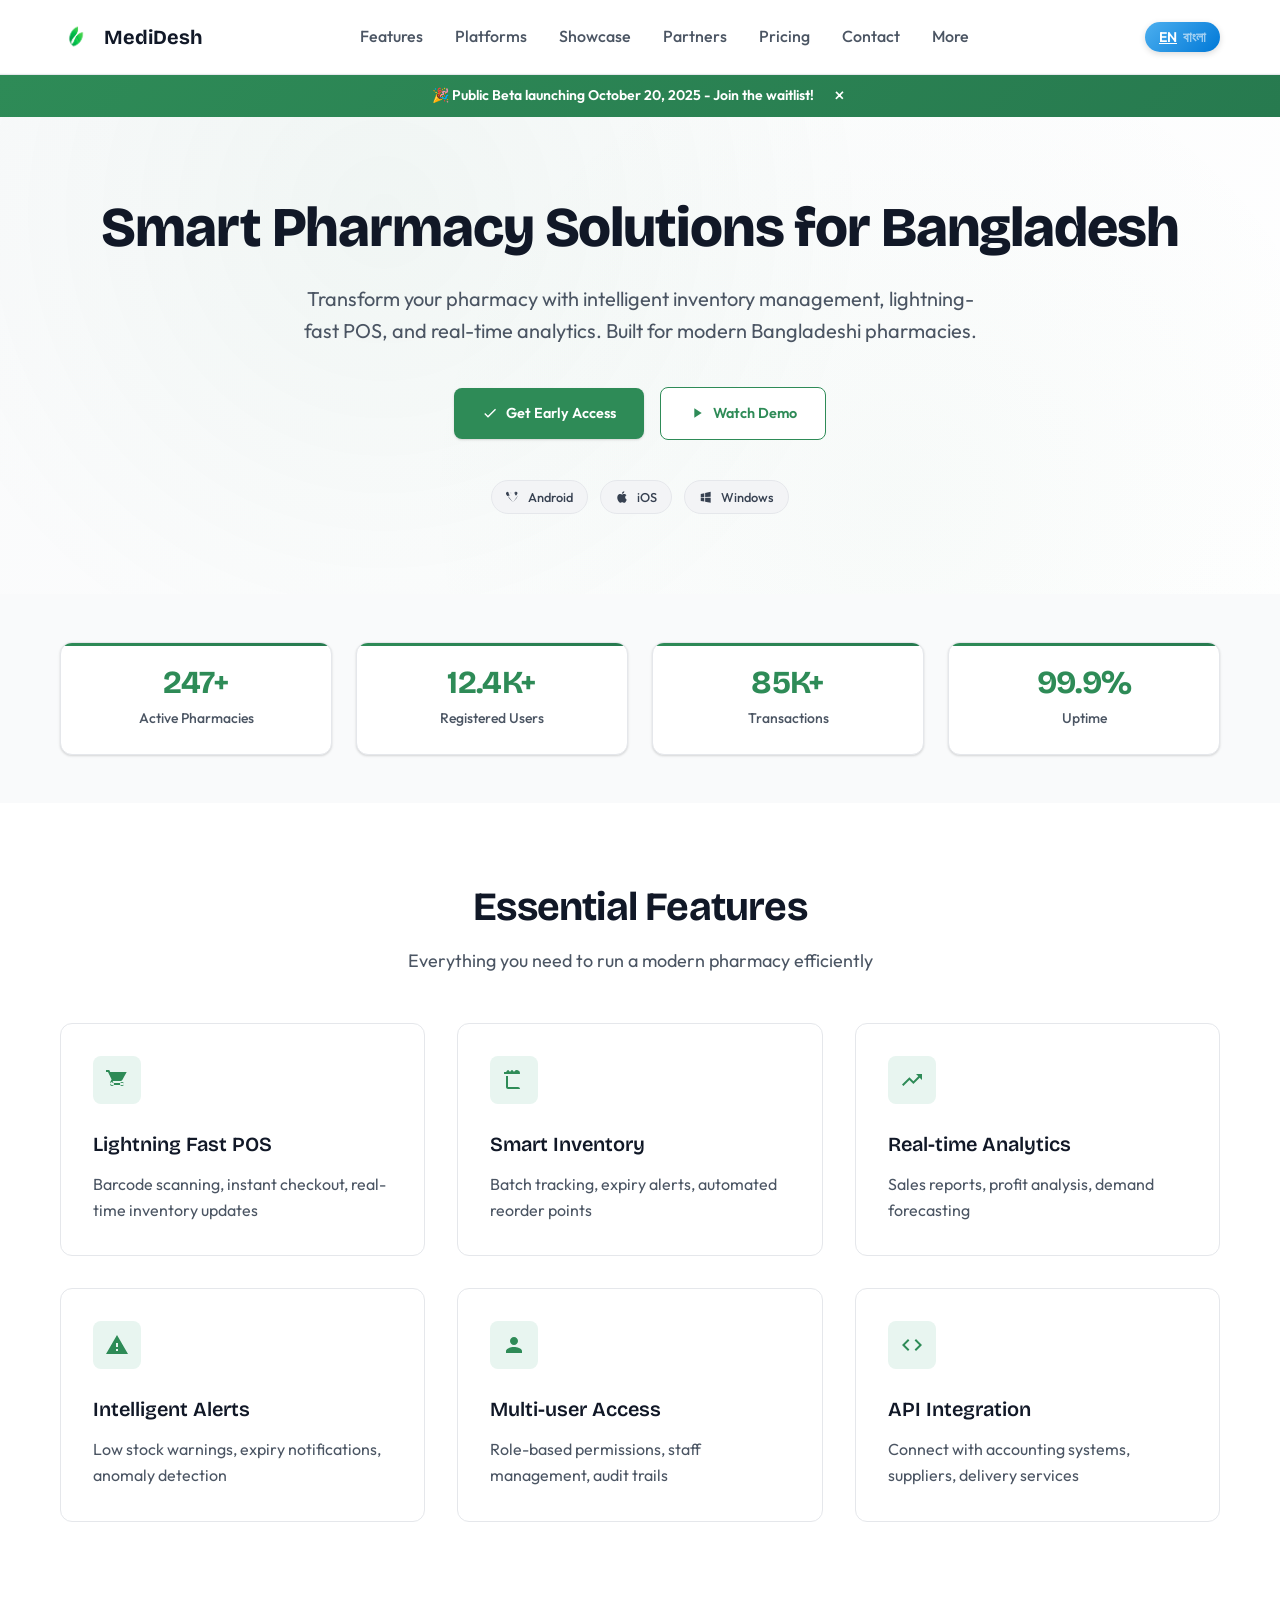
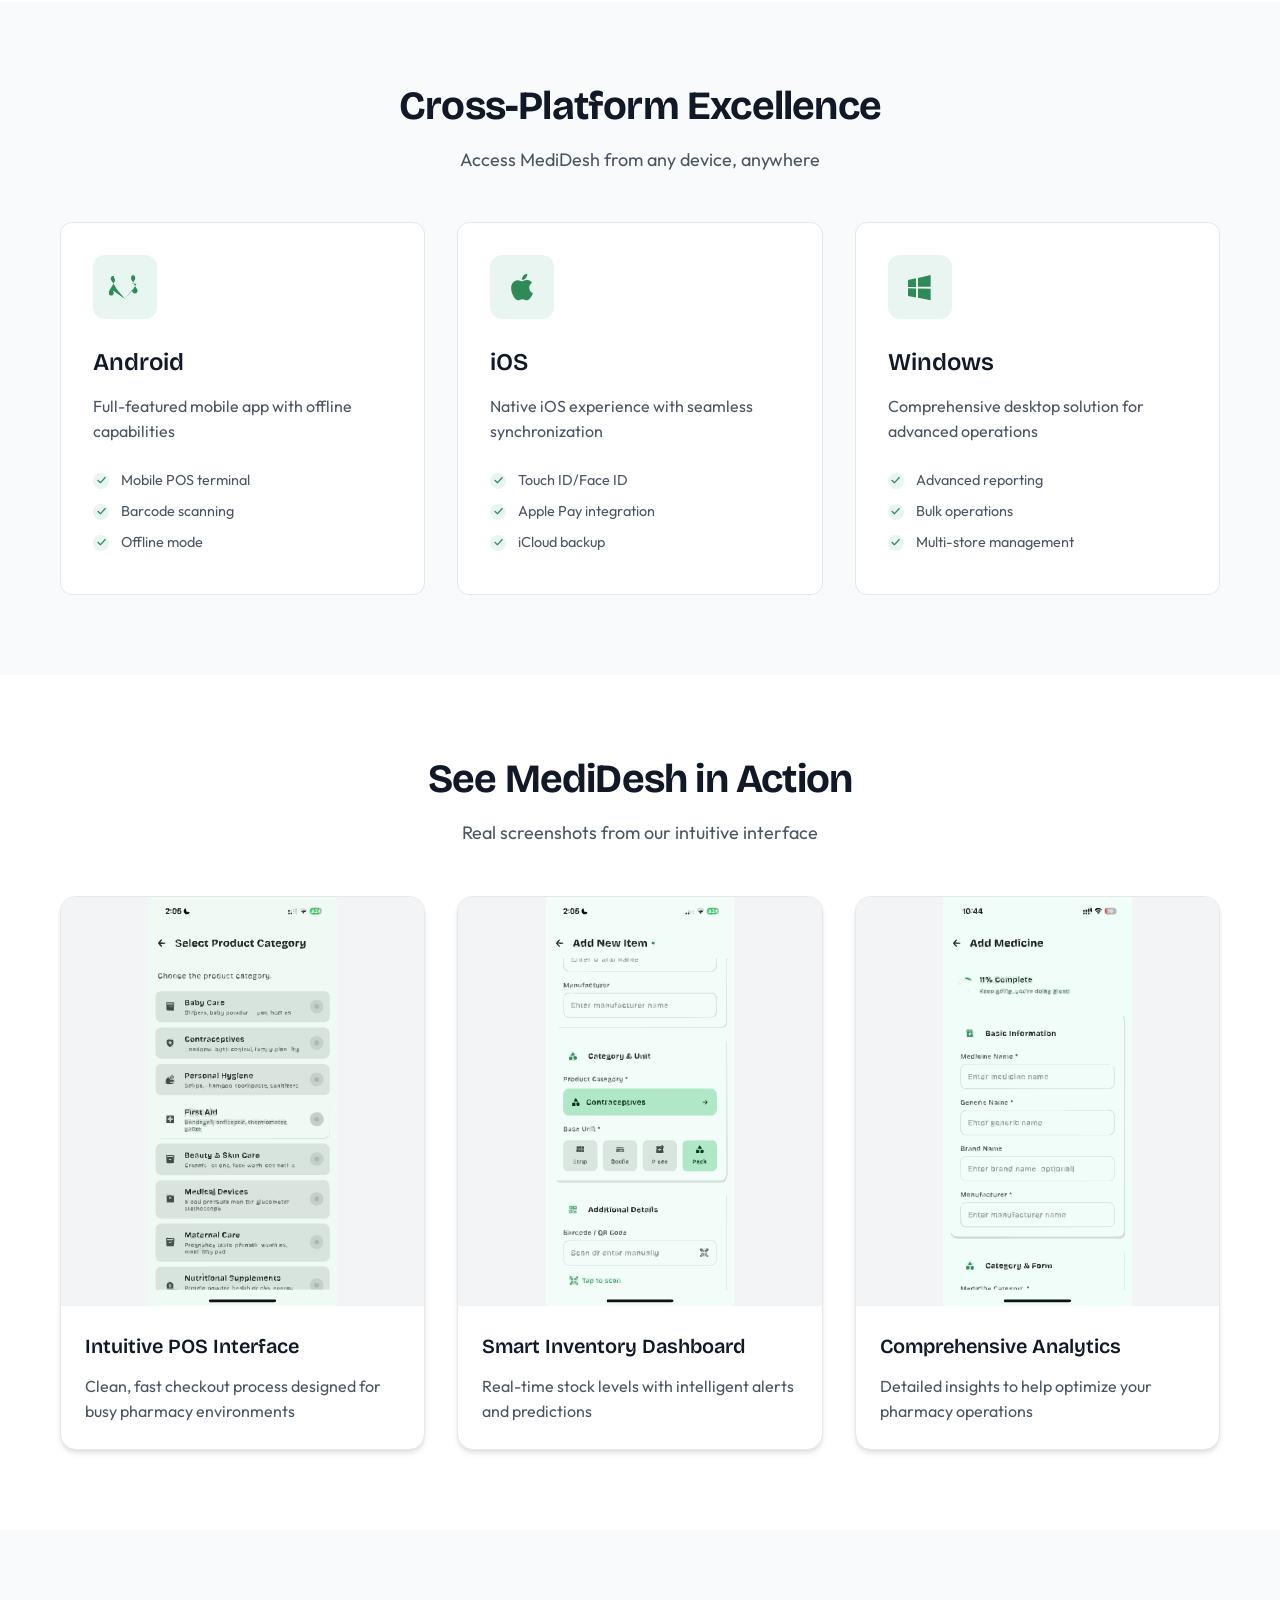
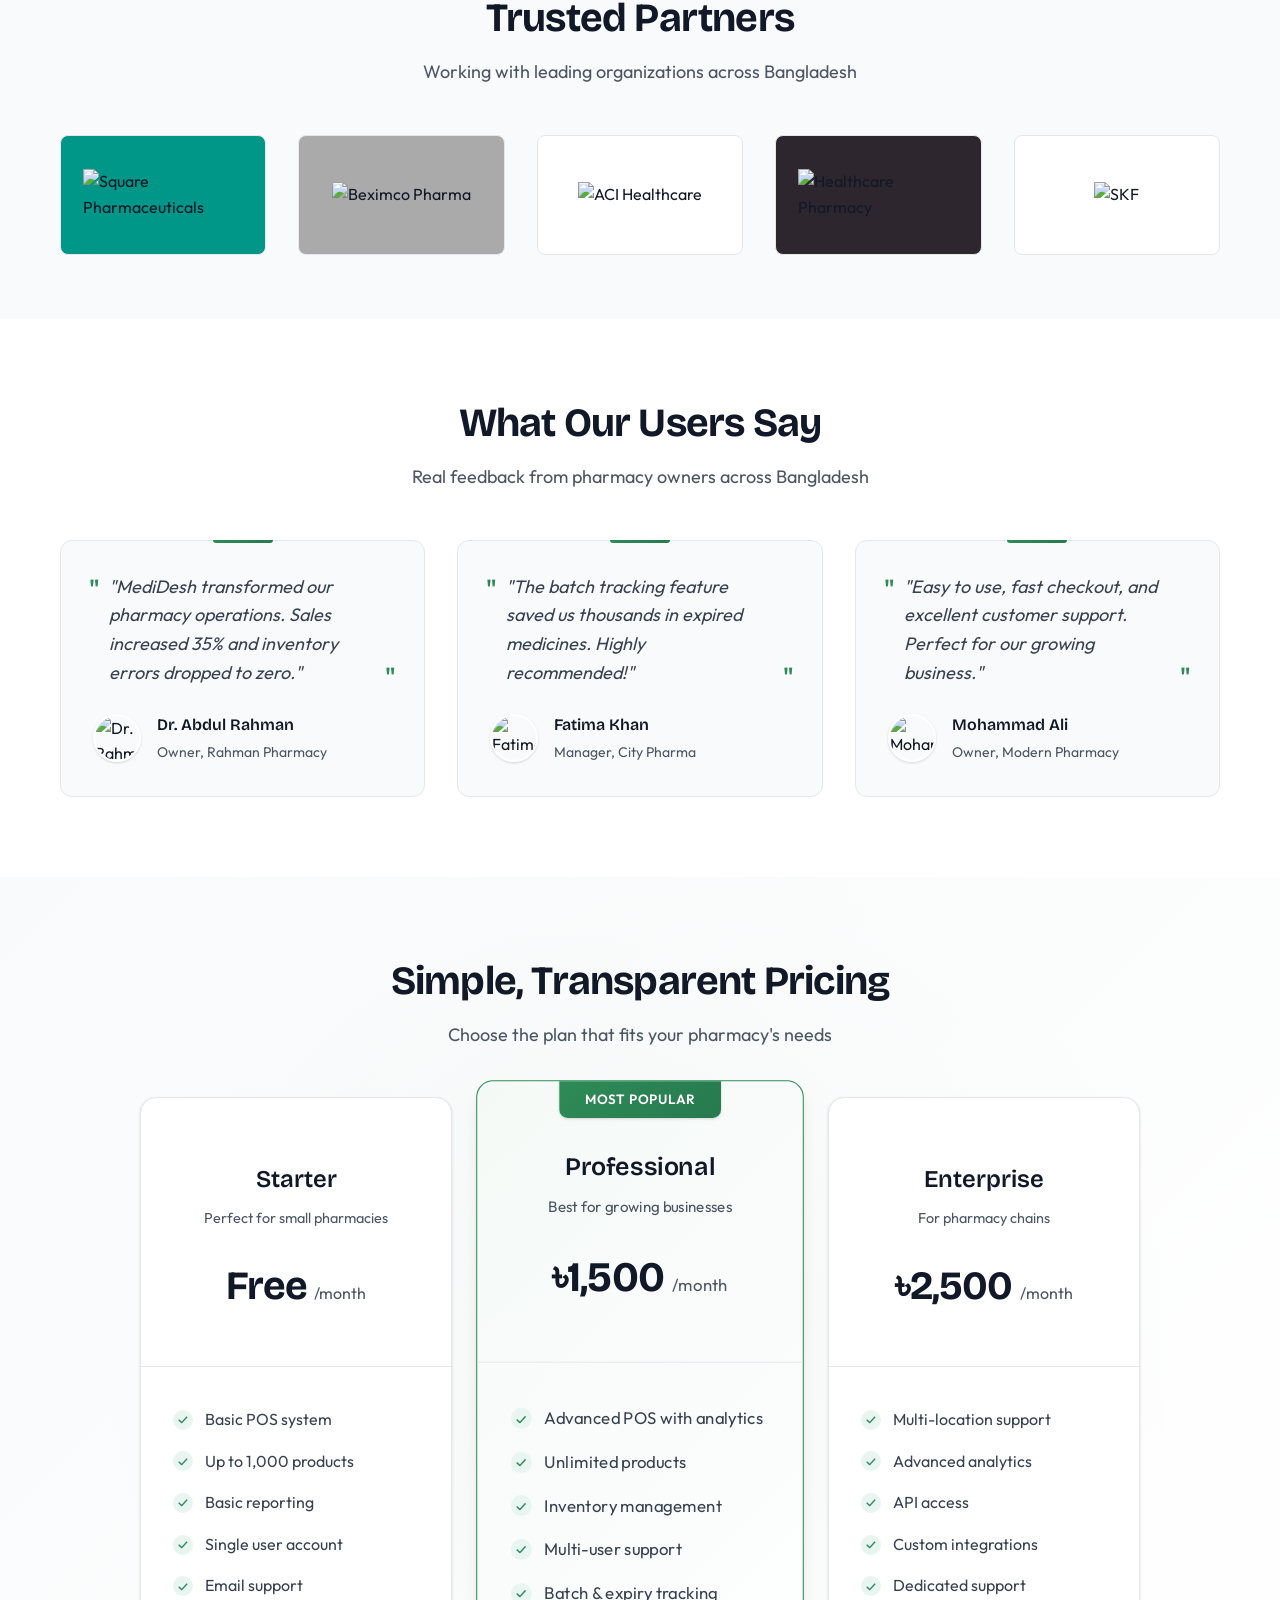
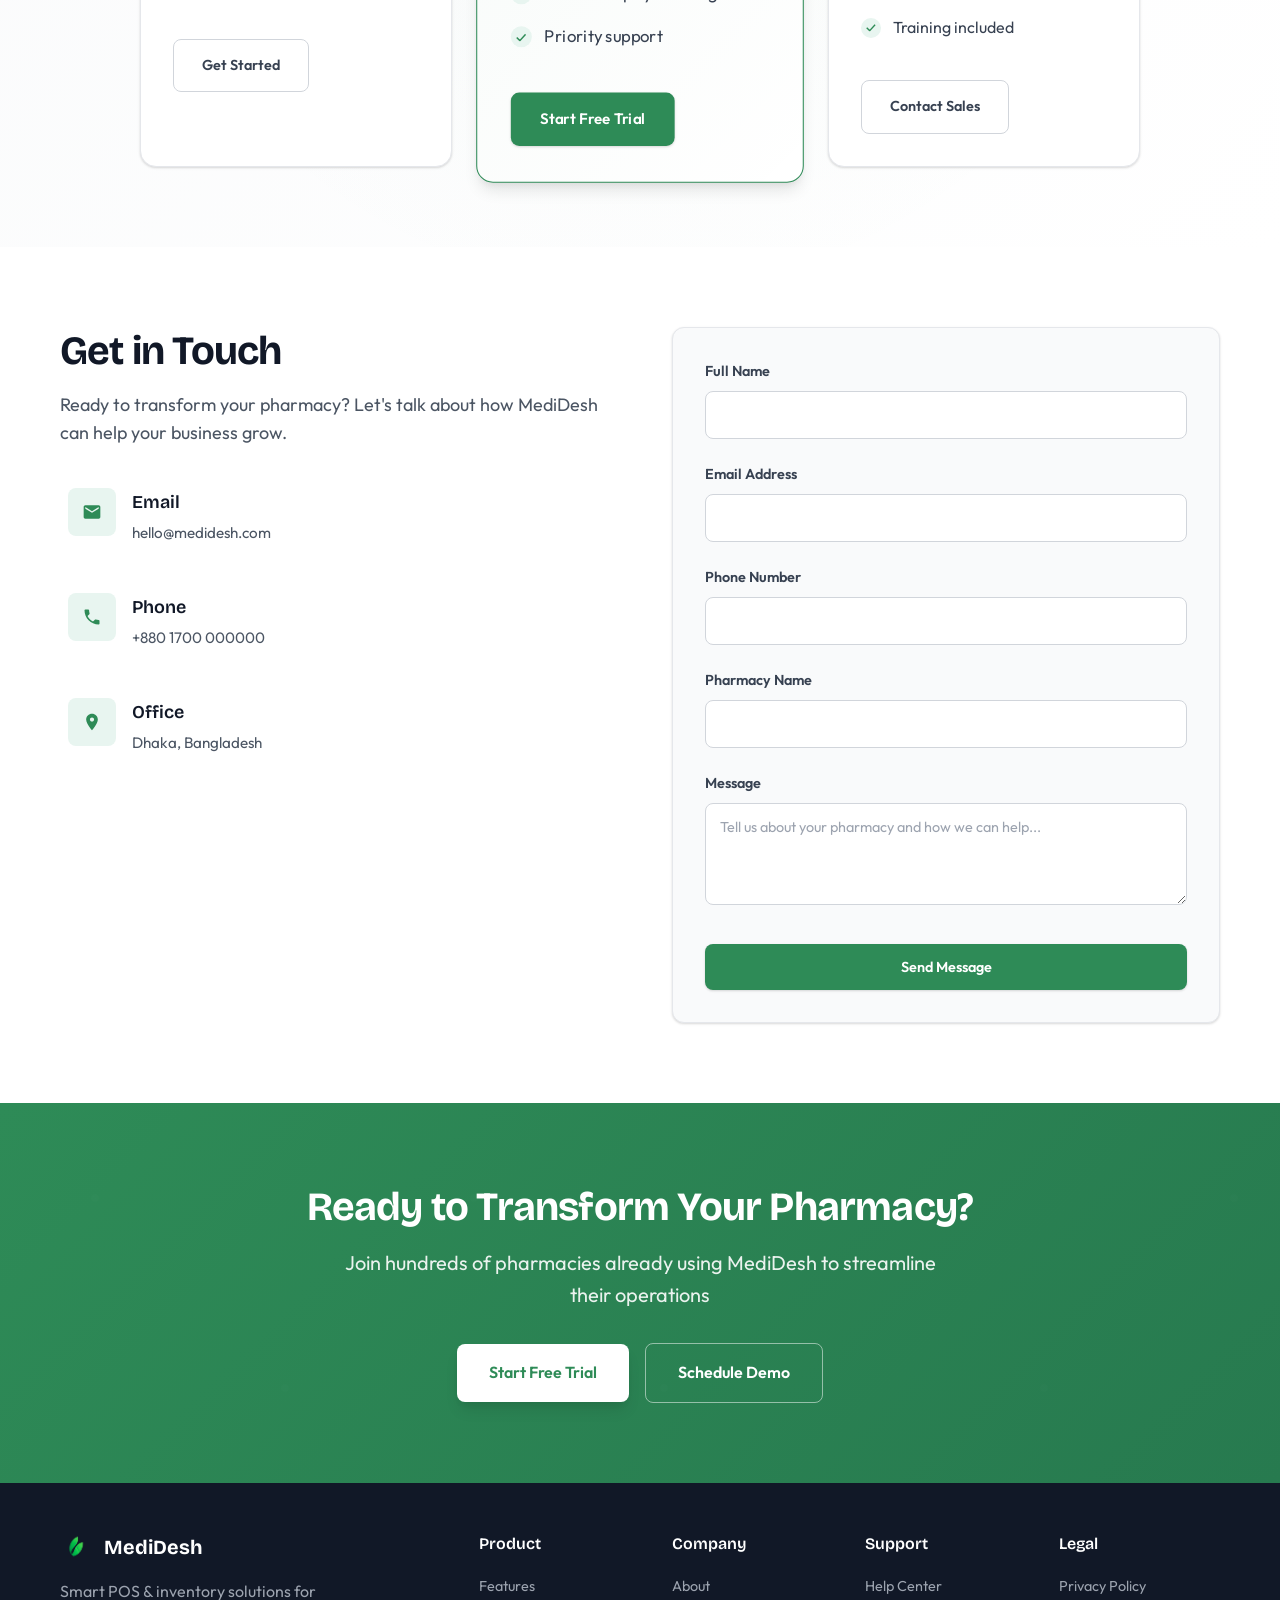
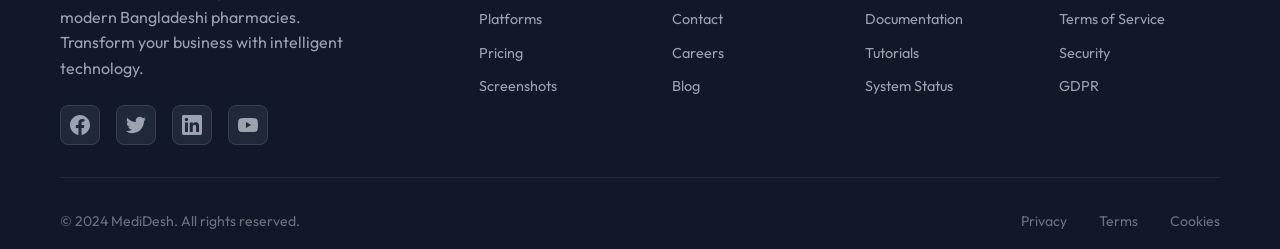
==== commit c3fc1ea1: "dropdowns added with dummy refs to pages, future pages" ====
--- a/index.html
+++ b/index.html
@@ -35,6 +35,19 @@
           <a href="#partners" class="nav-link">Partners</a>
           <a href="#pricing" class="nav-link">Pricing</a>
           <a href="#contact" class="nav-link">Contact</a>
+          <div class="dropdown">
+            <a href="#" class="nav-link">More</a>
+            <div class="dropdown-content">
+              <a href="pages/about.html">About</a>
+              <a href="pages/contact.html">Contact</a>
+              <a href="pages/careers.html">Careers</a>
+              <a href="pages/blog.html">Blog</a>
+              <a href="pages/help-center.html">Help Center</a>
+              <a href="pages/documentation.html">Documentation</a>
+              <a href="pages/tutorials.html">Tutorials</a>
+              <a href="pages/system-status.html">System Status</a>
+            </div>
+          </div>
         </nav>
 
         <div class="header-actions">
--- a/css/site.css
+++ b/css/site.css
@@ -322,6 +322,58 @@
   align-items: center;
   gap: 1rem;
 }
+
+/* Dropdown */
+.dropdown {
+  position: relative;
+  display: inline-block;
+}
+
+.nav-link + .dropdown > a {
+  padding-right: 20px; 
+  cursor: pointer; /* Ensure it looks clickable even though it won't navigate */
+}
+
+.dropdown-content {
+  display: none;
+  position: absolute;
+  top: 100%;  
+  left: 0;
+  background-color: rgba(255, 255, 255, 0.9);  
+  min-width: 160px;
+  box-shadow: 0px 8px 16px rgba(0, 0, 0, 0.2);
+  z-index: 1;
+  opacity: 0; 
+  visibility: hidden; 
+  transform: translateY(10px); 
+  transition: opacity 0.3s ease, visibility 0s 0.3s, transform 0.3s ease; 
+}
+
+.dropdown:hover .dropdown-content {
+  display: block;
+  opacity: 1; 
+  visibility: visible; 
+  transform: translateY(0);
+  transition: opacity 0.3s ease, visibility 0s 0s, transform 0.99s ease; 
+}
+
+.dropdown-content a {
+  color: var(--gray-900);
+  padding: 12px 16px;
+  text-decoration: none;
+  display: block;
+  transition: background-color 0.3s ease;
+}
+
+.dropdown-content a:hover {
+  background-color: var(--primary-100);
+}
+
+/* Optionally style the 'More' link to show it is interactive */
+.nav-link.dropdown-link {
+  cursor: pointer;
+}
+
 
 .theme-toggle,
 .menu-toggle {
@@ -843,16 +895,18 @@
 .showcase-image {
   position: relative;
   overflow: hidden;
-  aspect-ratio: 16/10;
+  aspect-ratio: 16/18;
   background-color: var(--gray-100);
 }
 
 .showcase-image img {
   width: 100%;
   height: 100%;
-  object-fit: cover;
+  object-position: center; 
+  object-fit: contain;
   transition: var(--transition-slow);
 }
+
 
 .showcase-card:hover .showcase-image img {
   transform: scale(1.05);
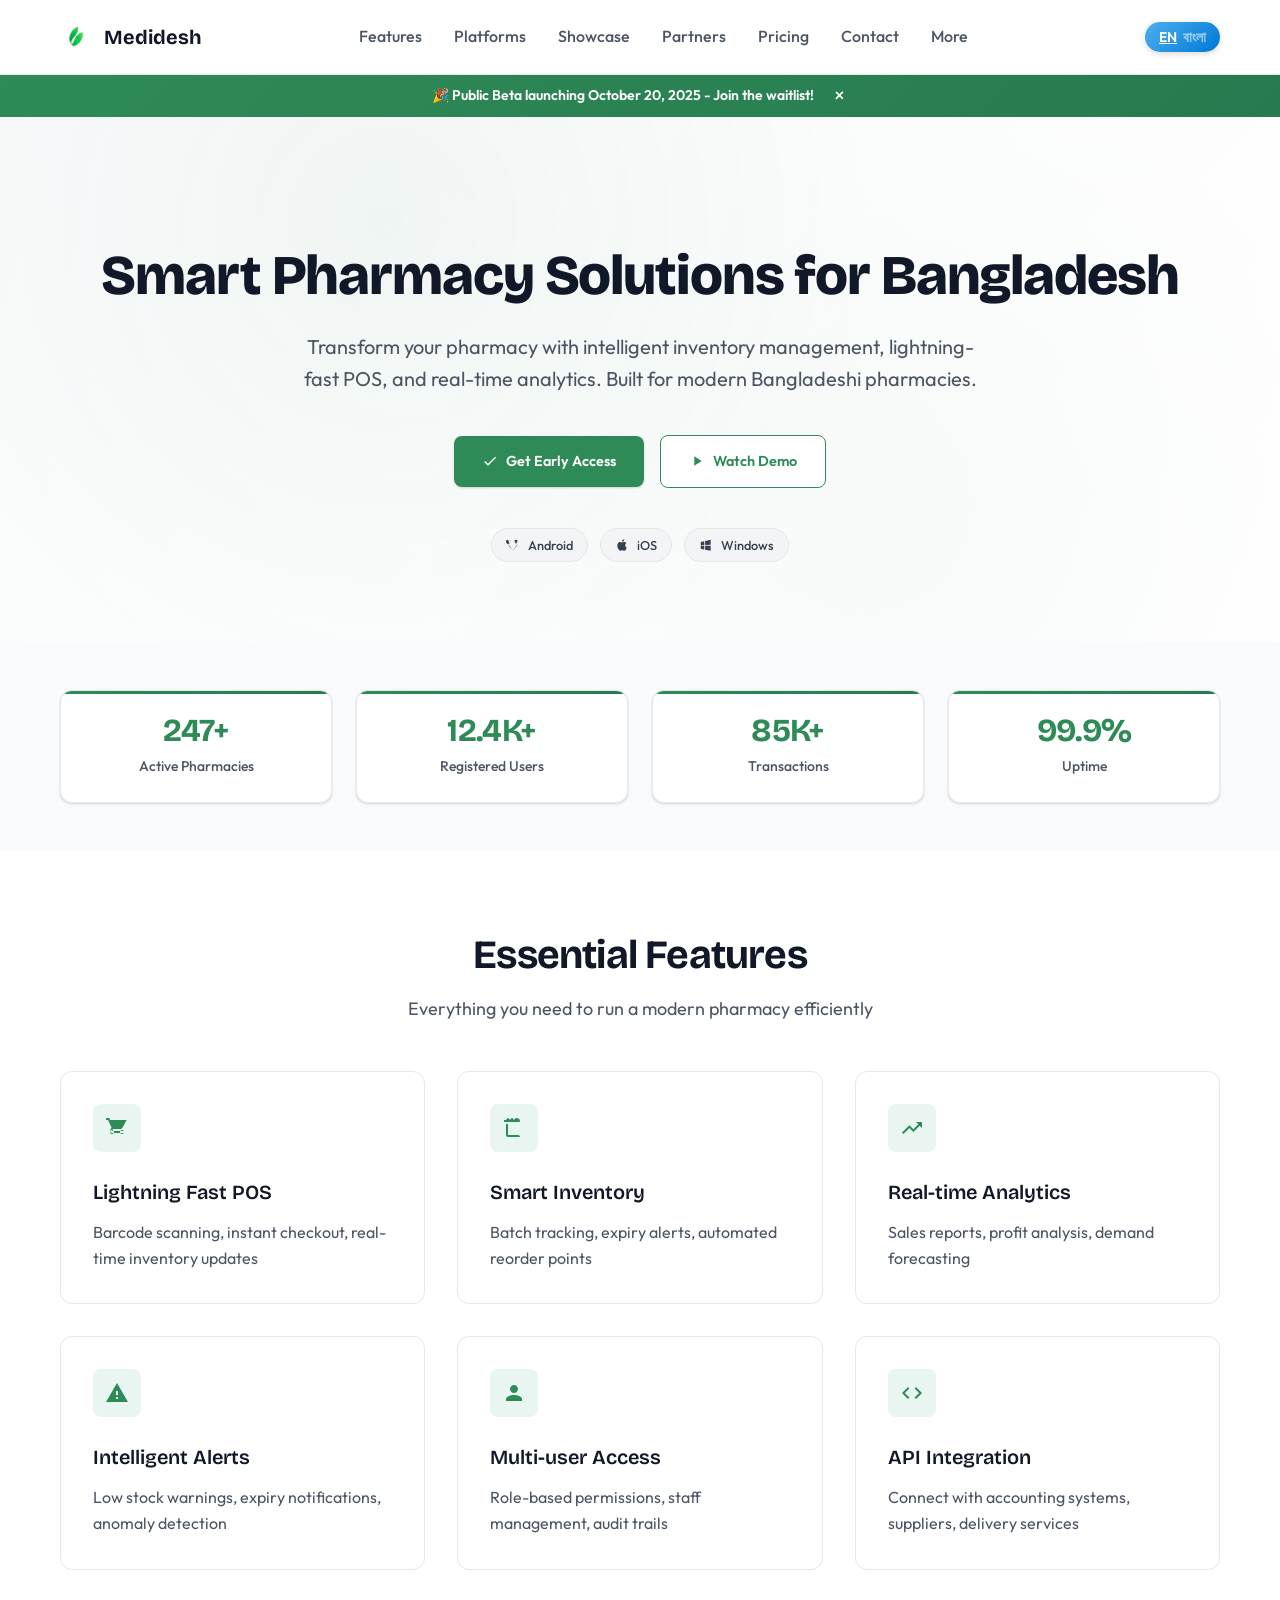
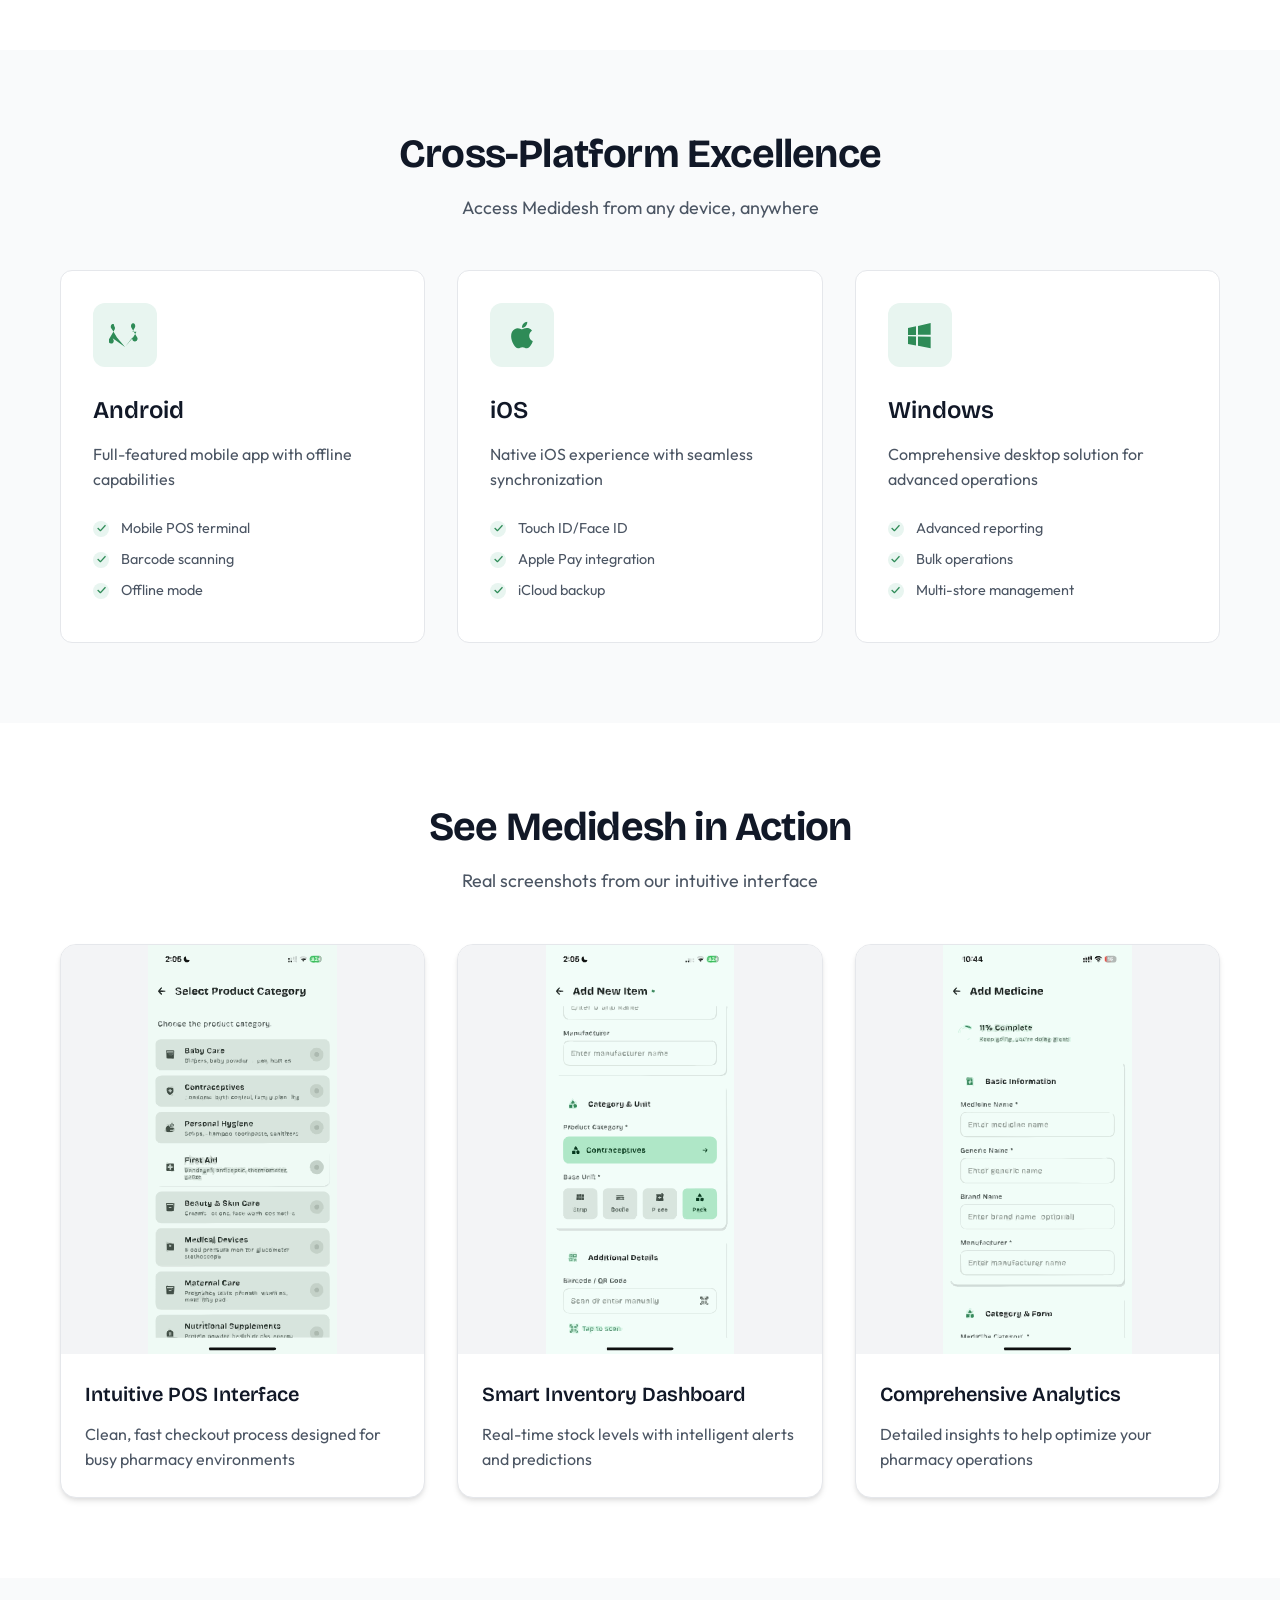
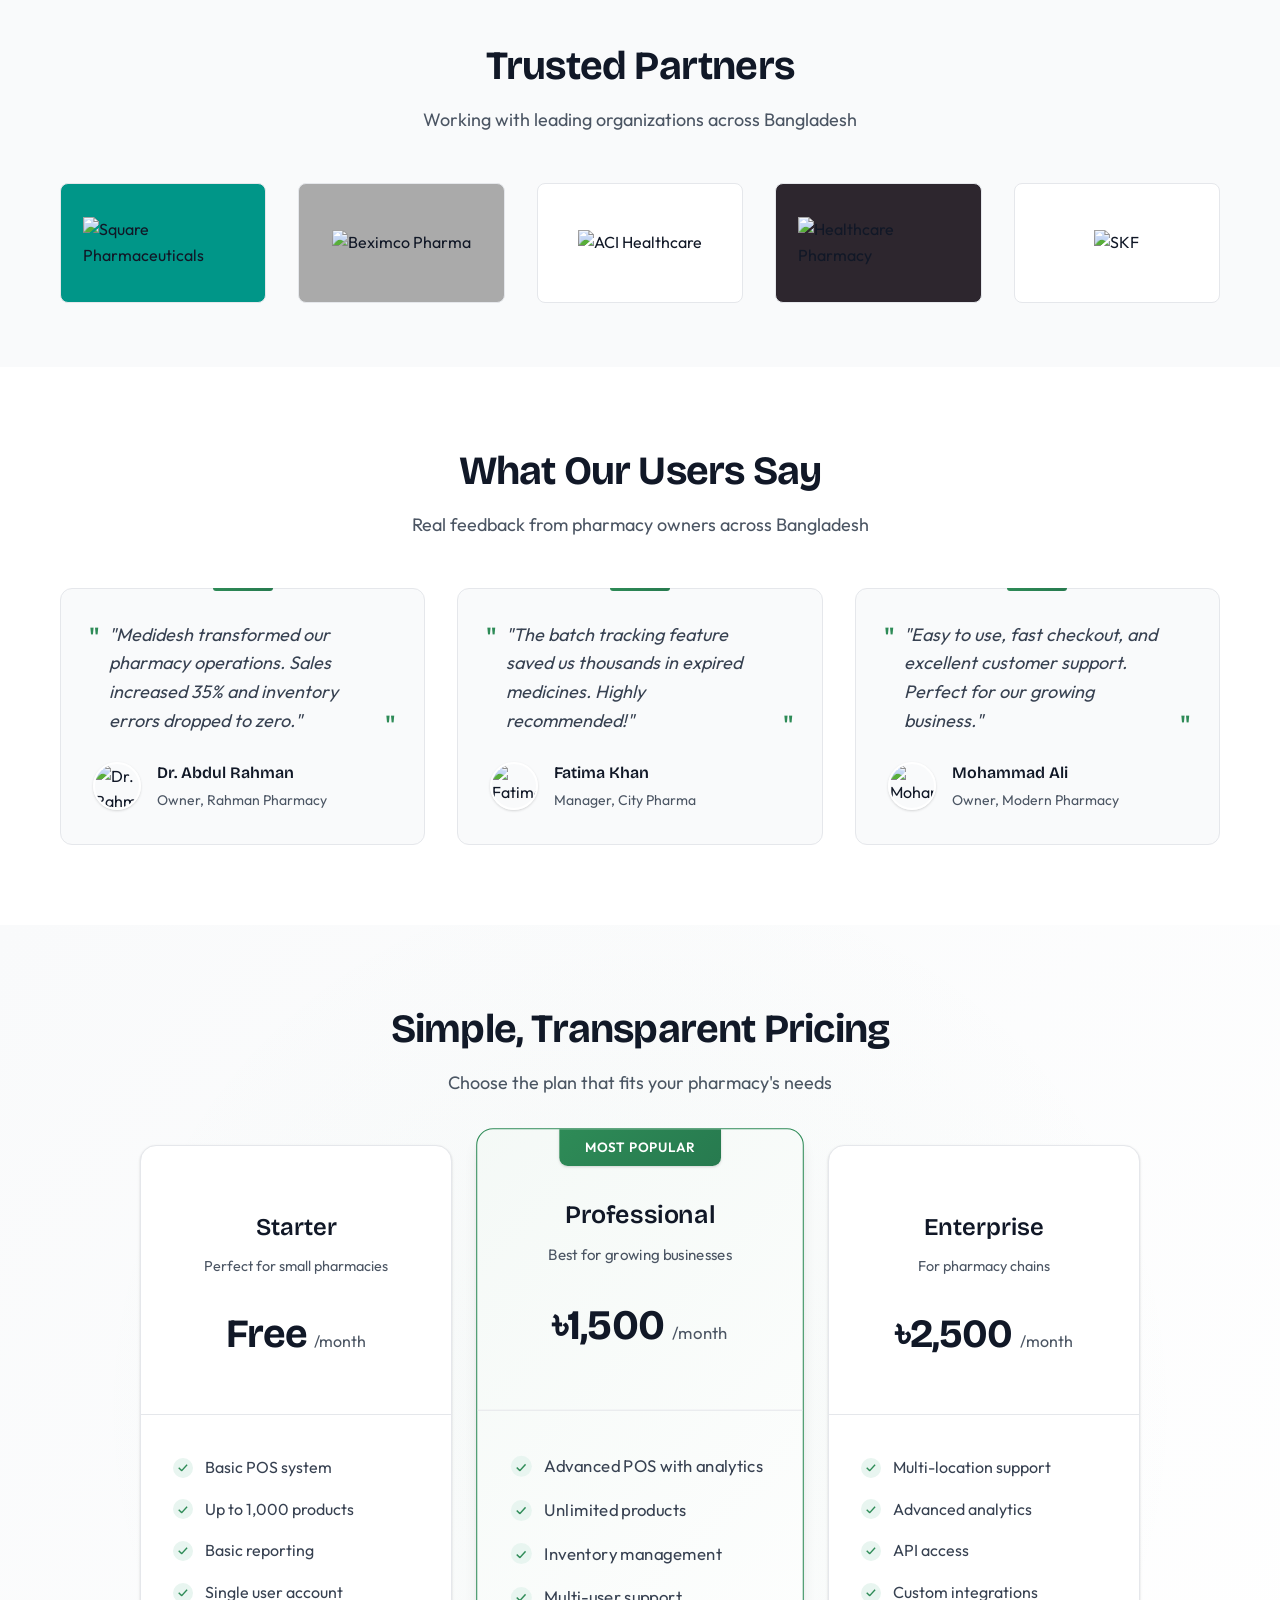
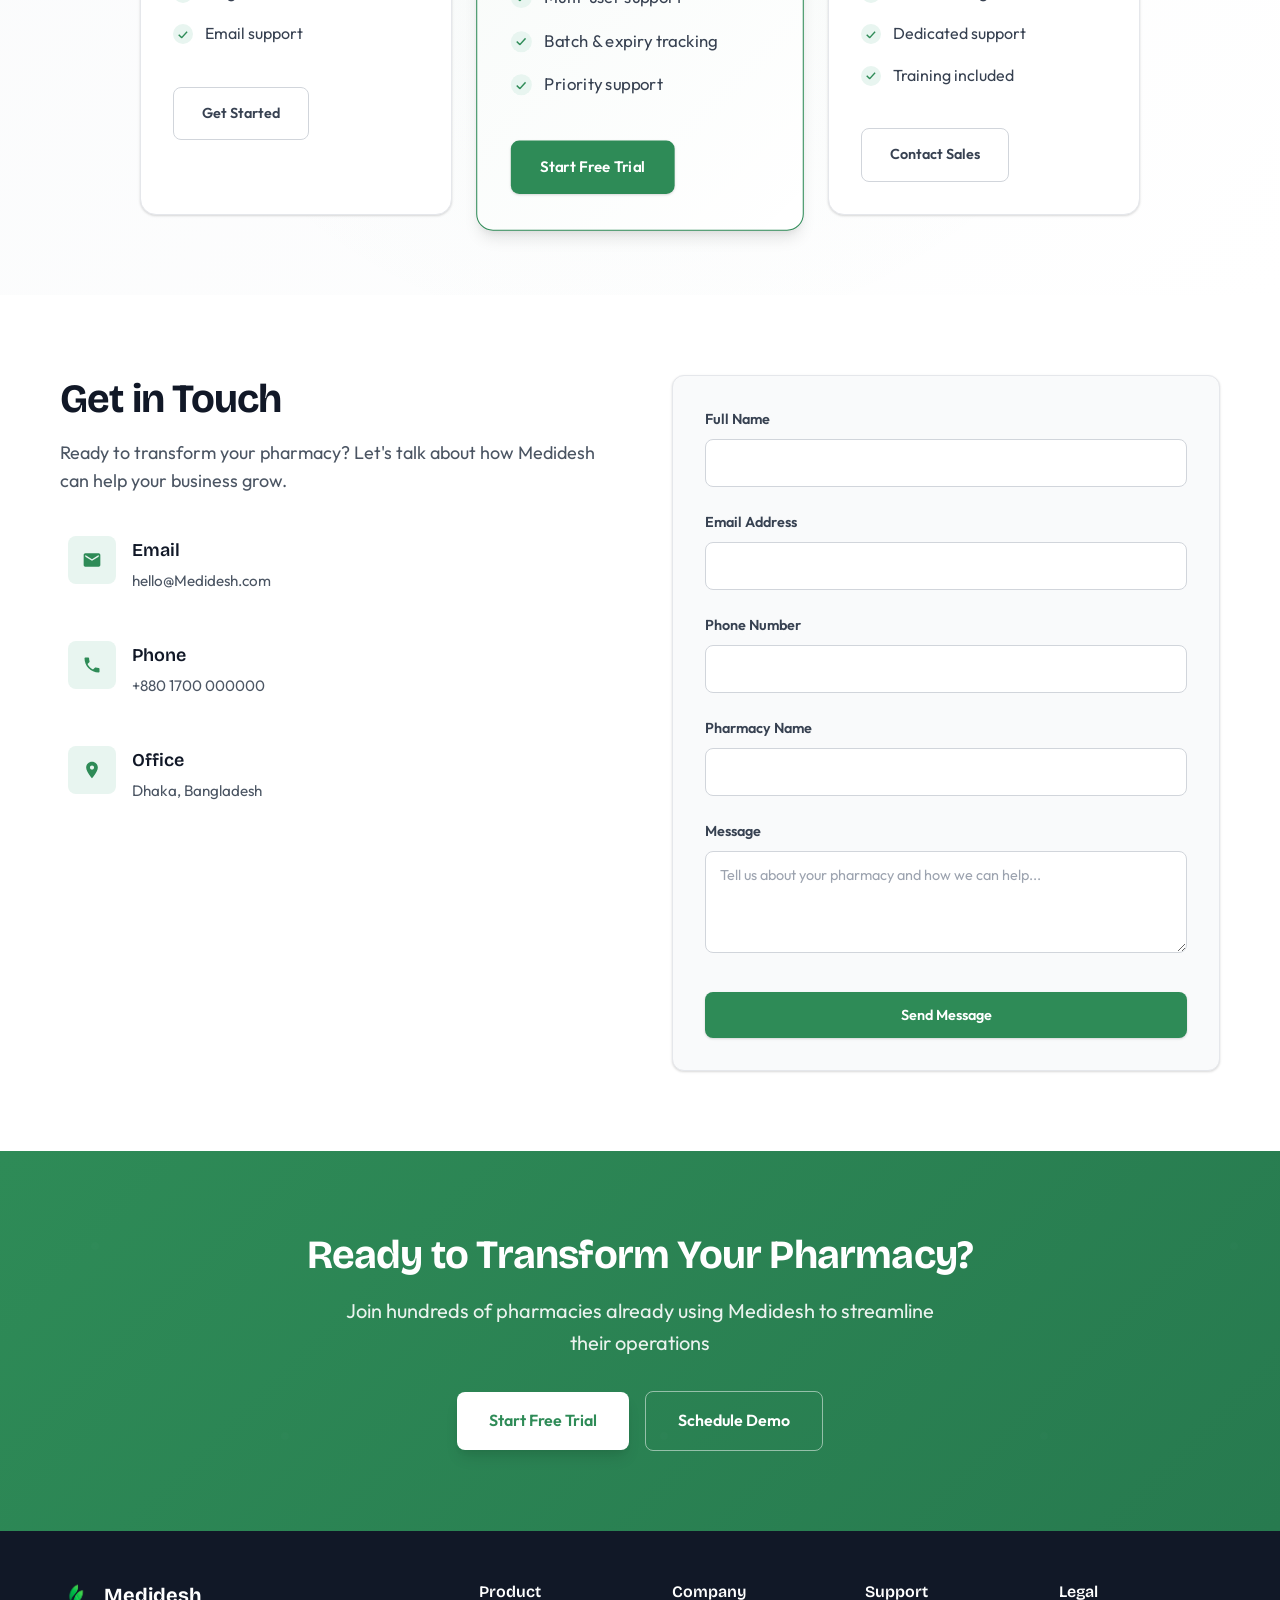
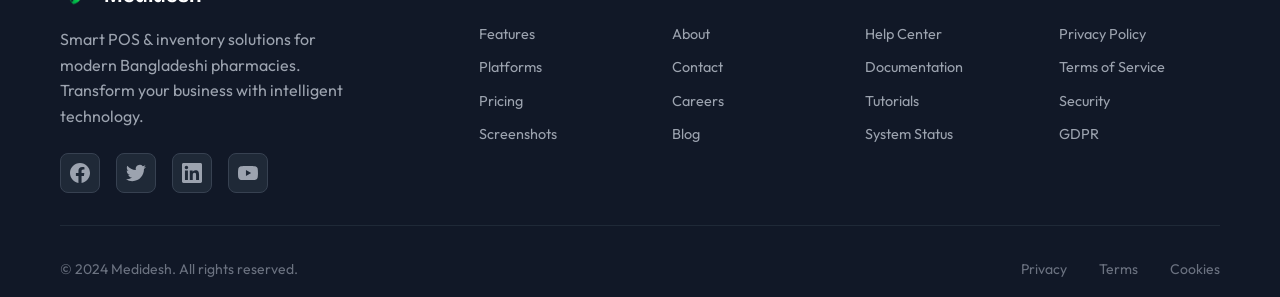
==== commit 3b6b4c58: "Add some new pages , such as blog , careers , gdpr, help , privacy polices and more screen" ====
--- a/index.html
+++ b/index.html
@@ -4,7 +4,7 @@
 <head>
   <meta charset="UTF-8">
   <meta name="viewport" content="width=device-width, initial-scale=1.0">
-  <title>MediDesh — Smart POS & Inventory for Bangladeshi Pharmacies</title>
+  <title>Medidesh — Smart POS & Inventory for Bangladeshi Pharmacies</title>
   <meta name="description"
     content="Transform your pharmacy with intelligent inventory management, lightning-fast POS, and real-time analytics. Built for modern Bangladeshi pharmacies.">
   <link rel="icon" href="assets/favicon.png">
@@ -24,8 +24,8 @@
     <div class="container">
       <div class="header-inner">
         <a class="brand" href="index.html">
-          <img src="assets/logo1.png" alt="MediDesh logo" class="logo">
-          <span class="brand-name">MediDesh</span>
+          <img src="assets/logo1.png" alt="Medidesh logo" class="logo">
+          <span class="brand-name">Medidesh</span>
         </a>
 
         <nav class="nav" id="navigation">
@@ -225,7 +225,7 @@
       <div class="container">
         <div class="section-header">
           <h2 class="section-title">Cross-Platform Excellence</h2>
-          <p class="section-subtitle">Access MediDesh from any device, anywhere</p>
+          <p class="section-subtitle">Access Medidesh from any device, anywhere</p>
         </div>
 
         <div class="platforms-grid">
@@ -281,7 +281,7 @@
     <section id="showcase" class="showcase-section">
       <div class="container">
         <div class="section-header">
-          <h2 class="section-title">See MediDesh in Action</h2>
+          <h2 class="section-title">See Medidesh in Action</h2>
           <p class="section-subtitle">Real screenshots from our intuitive interface</p>
         </div>
 
@@ -360,7 +360,7 @@
         <div class="testimonials-grid">
           <div class="testimonial-card">
             <div class="testimonial-content">
-              <p>"MediDesh transformed our pharmacy operations. Sales increased 35% and inventory errors dropped to
+              <p>"Medidesh transformed our pharmacy operations. Sales increased 35% and inventory errors dropped to
                 zero."</p>
             </div>
             <div class="testimonial-author">
@@ -493,7 +493,7 @@
         <div class="contact-grid">
           <div class="contact-info">
             <h2 class="section-title">Get in Touch</h2>
-            <p class="section-subtitle">Ready to transform your pharmacy? Let's talk about how MediDesh can help your
+            <p class="section-subtitle">Ready to transform your pharmacy? Let's talk about how Medidesh can help your
               business grow.</p>
 
             <div class="contact-items">
@@ -506,7 +506,7 @@
                 </div>
                 <div class="contact-content">
                   <h4>Email</h4>
-                  <p>hello@medidesh.com</p>
+                  <p>hello@Medidesh.com</p>
                 </div>
               </div>
               <div class="contact-item">
@@ -570,7 +570,7 @@
       <div class="container">
         <div class="cta-content">
           <h2 class="cta-title">Ready to Transform Your Pharmacy?</h2>
-          <p class="cta-subtitle">Join hundreds of pharmacies already using MediDesh to streamline their operations</p>
+          <p class="cta-subtitle">Join hundreds of pharmacies already using Medidesh to streamline their operations</p>
           <div class="cta-actions">
             <a href="#pricing" class="btn btn-primary btn-large">Start Free Trial</a>
             <a href="#contact" class="btn btn-outline btn-large">Schedule Demo</a>
@@ -585,8 +585,8 @@
       <div class="footer-content">
         <div class="footer-brand">
           <a class="brand" href="index.html">
-            <img src="assets/logo1.png" alt="MediDesh logo" class="logo">
-            <span class="brand-name">MediDesh</span>
+            <img src="assets/logo1.png" alt="Medidesh logo" class="logo">
+            <span class="brand-name">Medidesh</span>
           </a>
           <p class="footer-description">Smart POS & inventory solutions for modern Bangladeshi pharmacies. Transform
             your business with intelligent technology.</p>
@@ -660,7 +660,7 @@
 
       <div class="footer-bottom">
         <div class="footer-bottom-content">
-          <p class="footer-copyright">© 2024 MediDesh. All rights reserved.</p>
+          <p class="footer-copyright">© 2024 Medidesh. All rights reserved.</p>
           <div class="footer-bottom-links">
             <a href="pages/privacy.html">Privacy</a>
             <a href="pages/terms.html">Terms</a>
--- a/css/site.css
+++ b/css/site.css
@@ -538,6 +538,7 @@
   font-weight: 800;
   color: var(--gray-900);
   line-height: 1.1;
+  margin-top: 3rem;
   margin-bottom: 1.5rem;
   letter-spacing: -0.02em;
   animation: fadeInUp 0.8s ease-out;
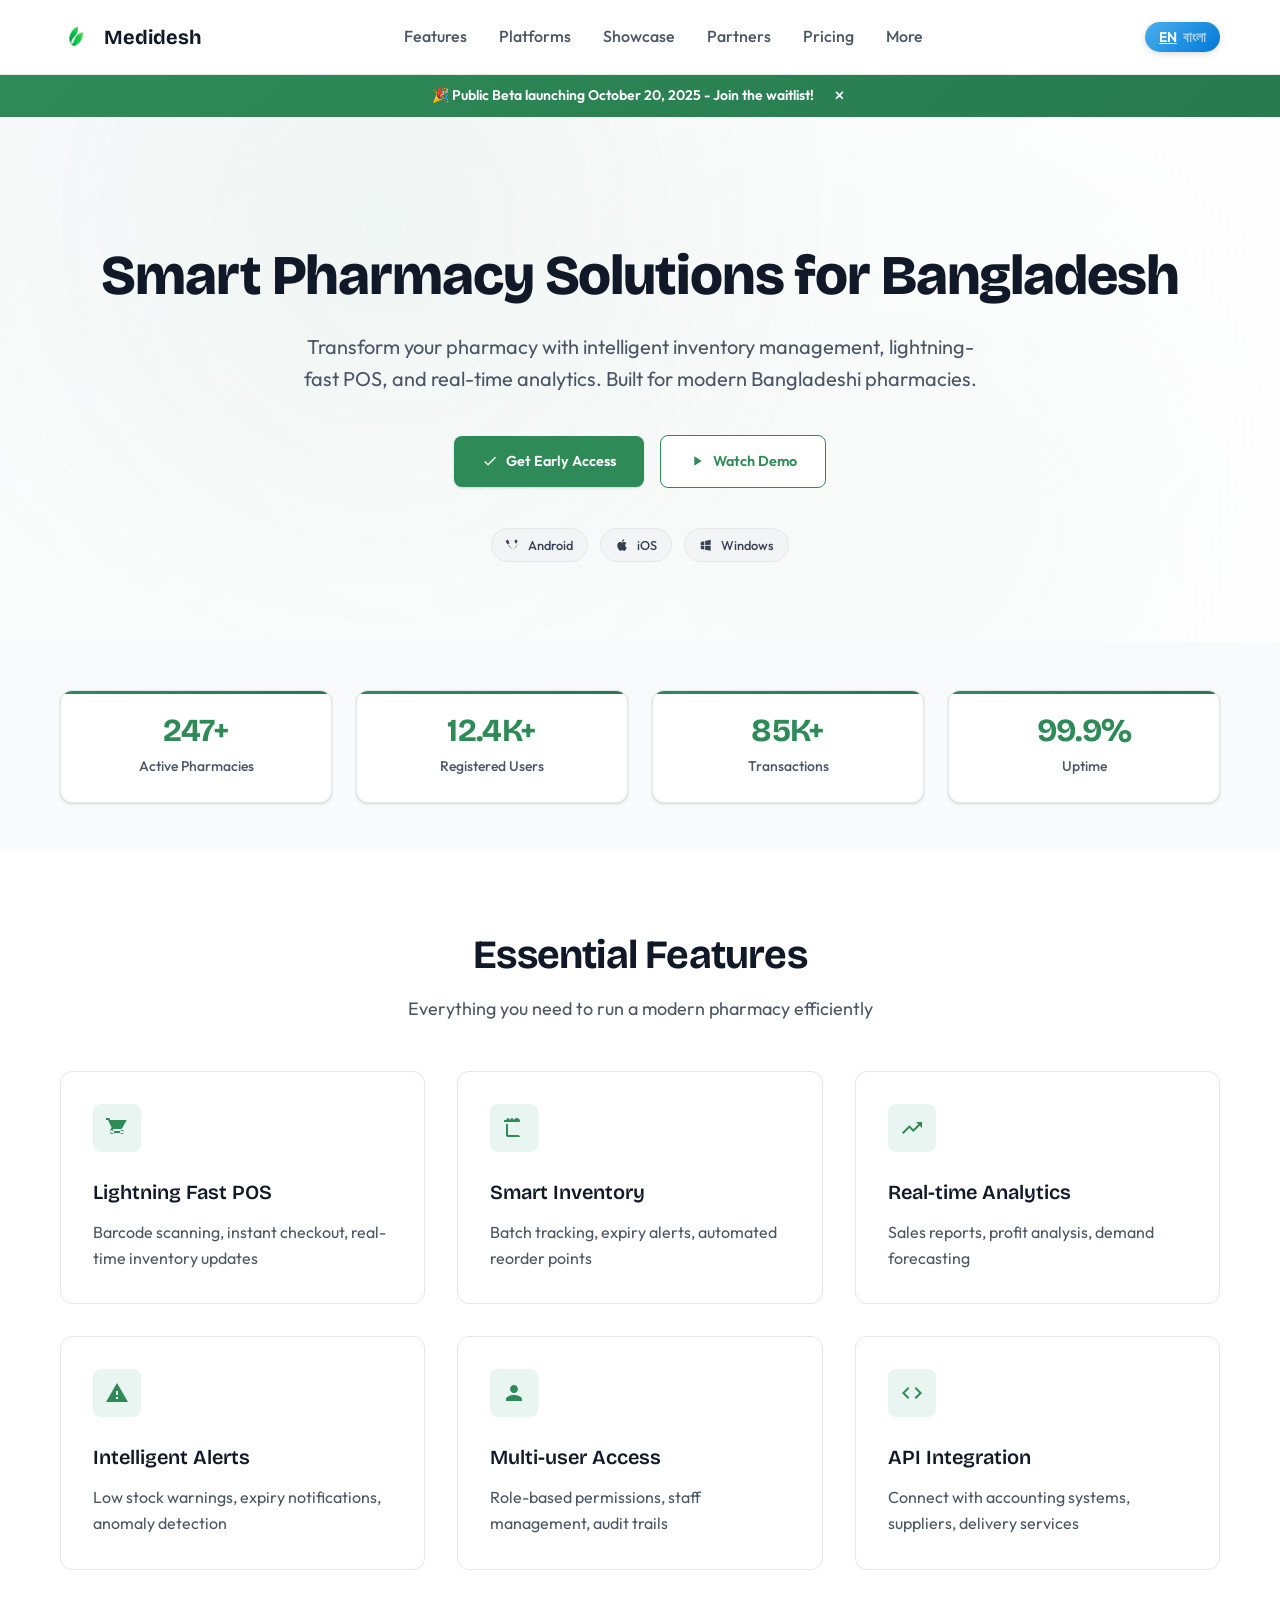
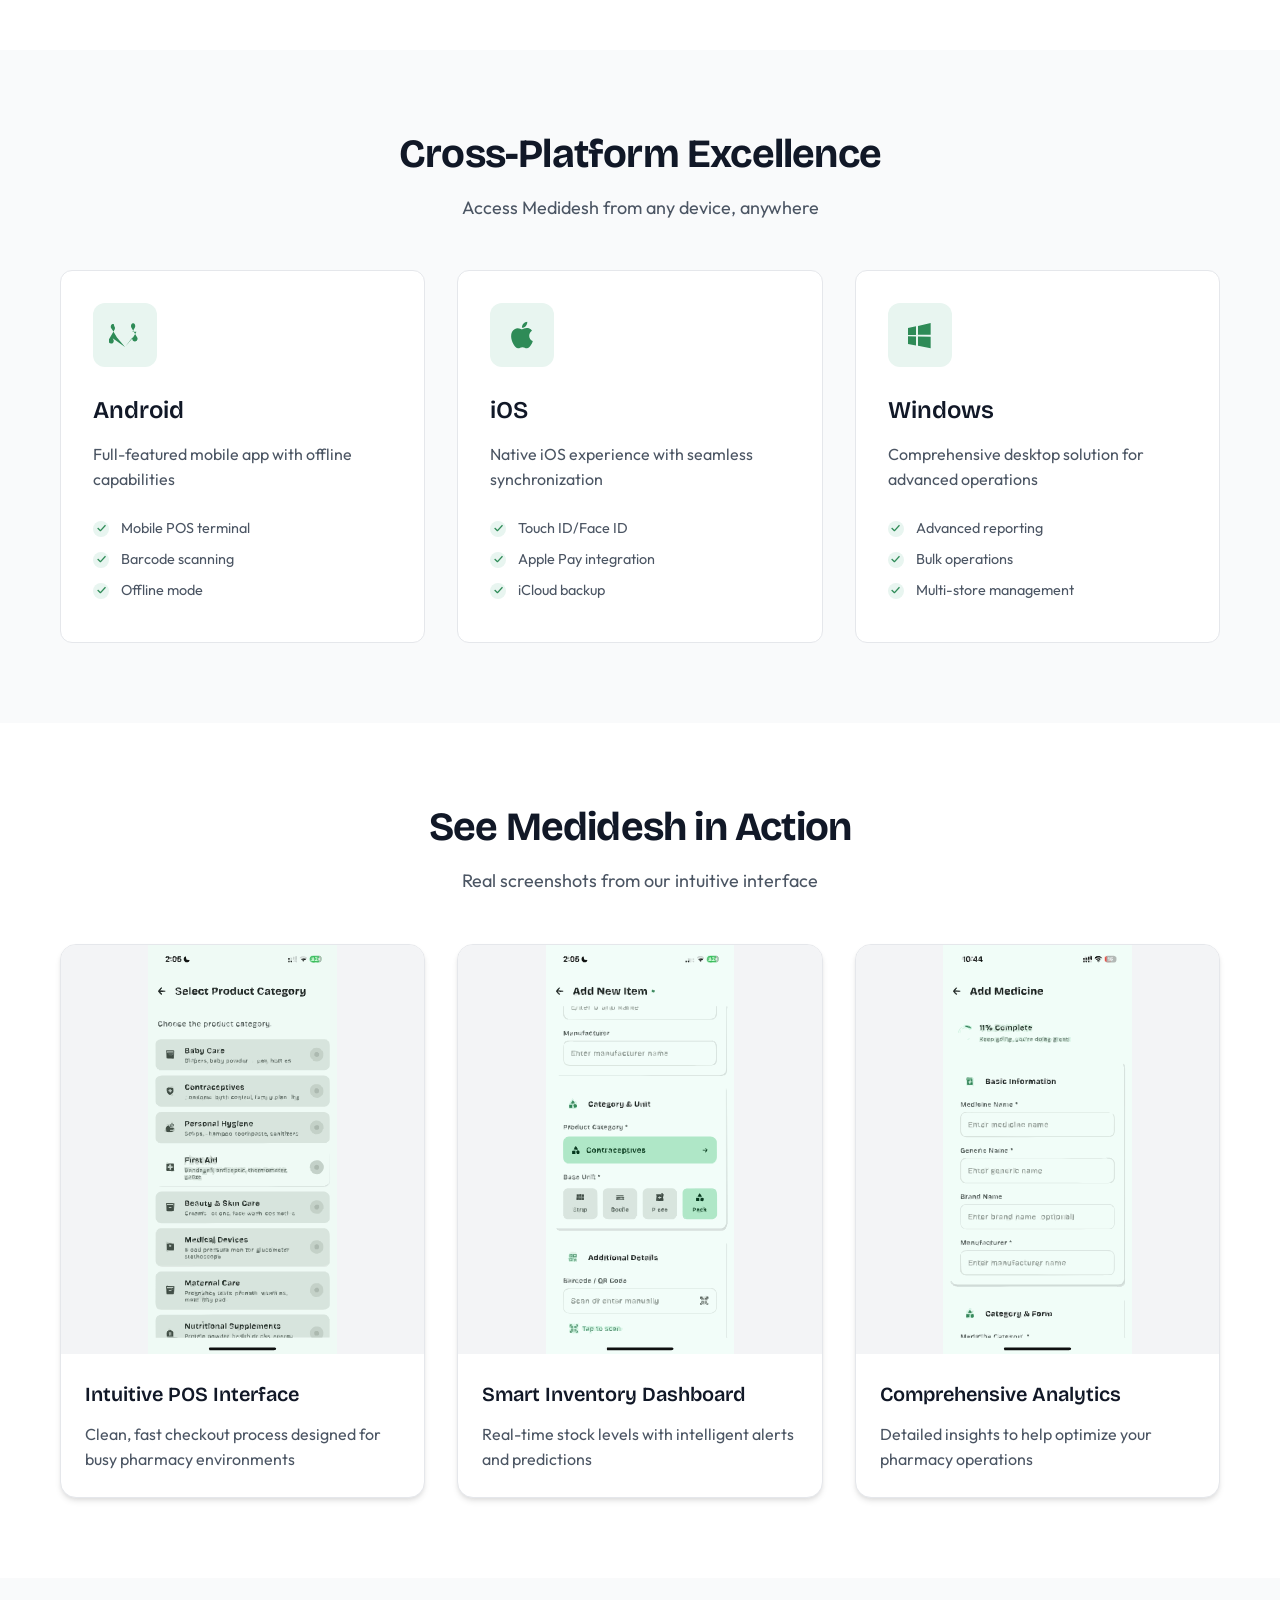
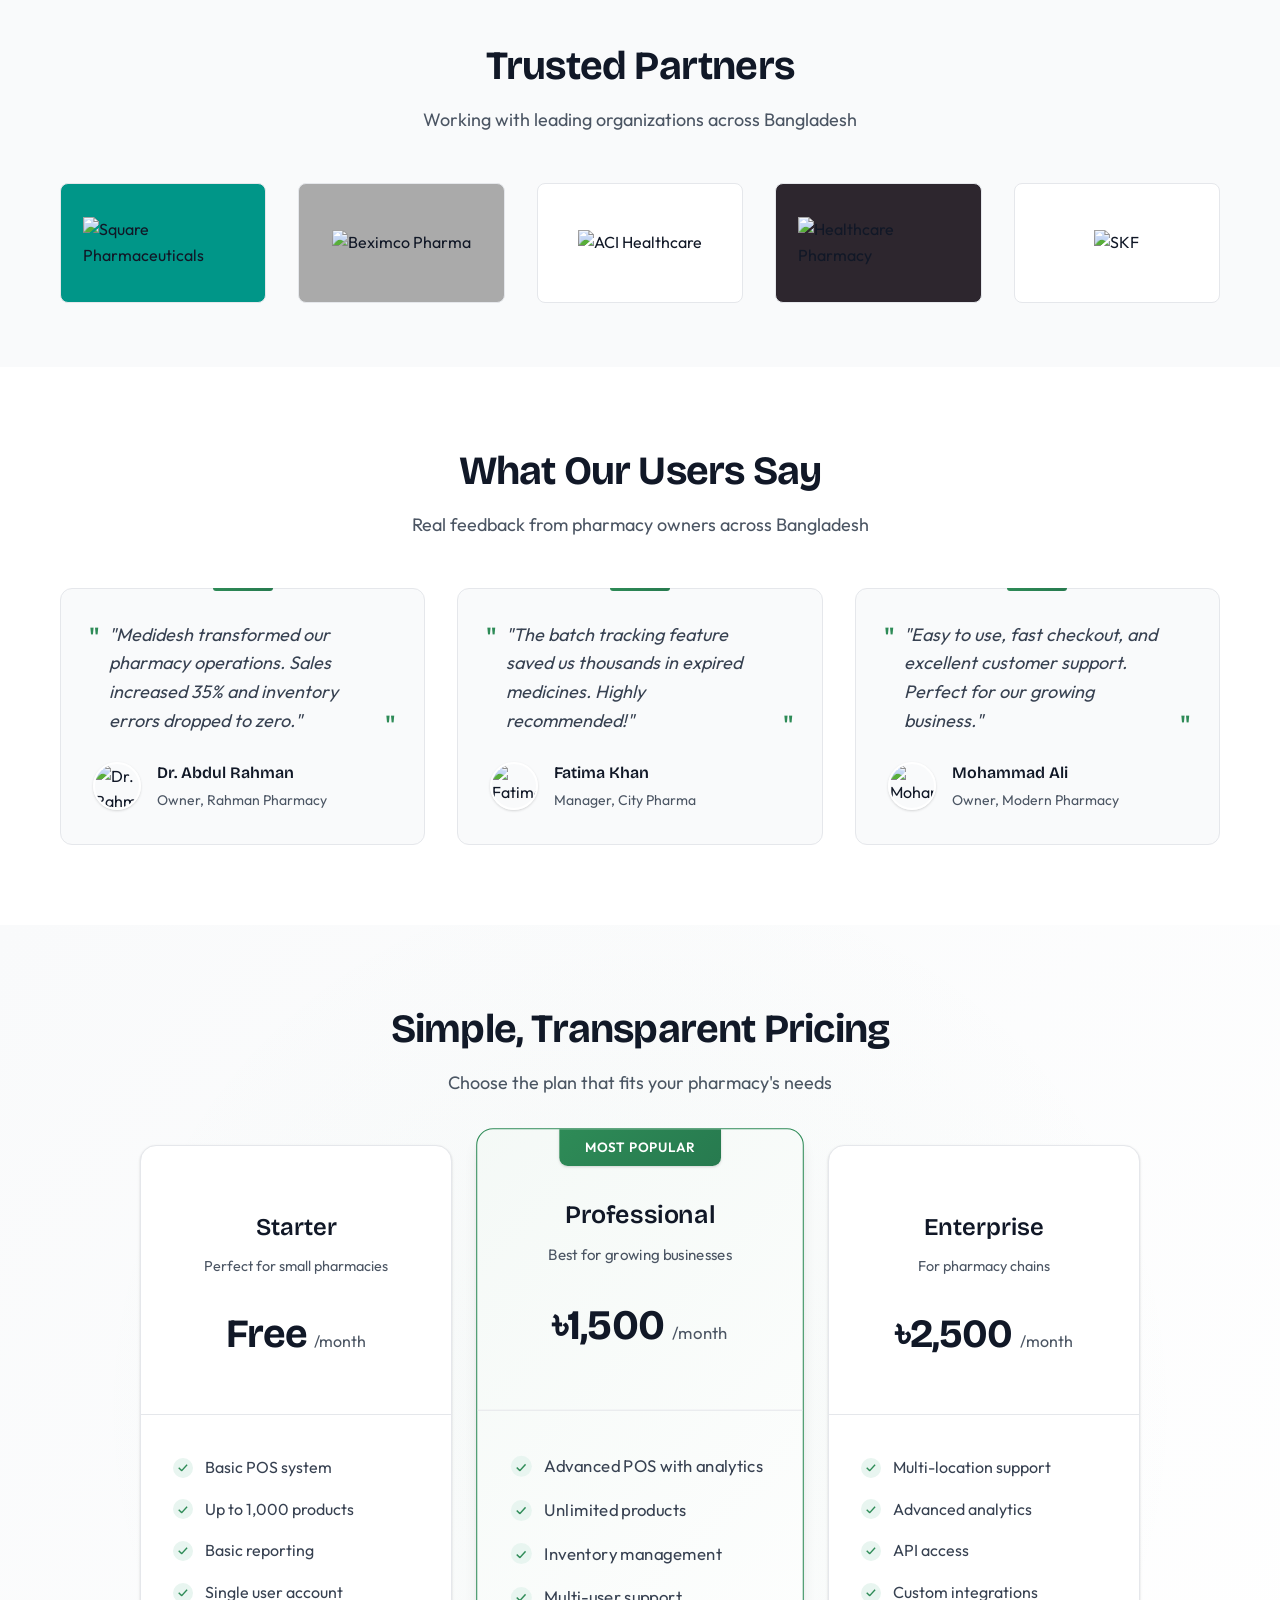
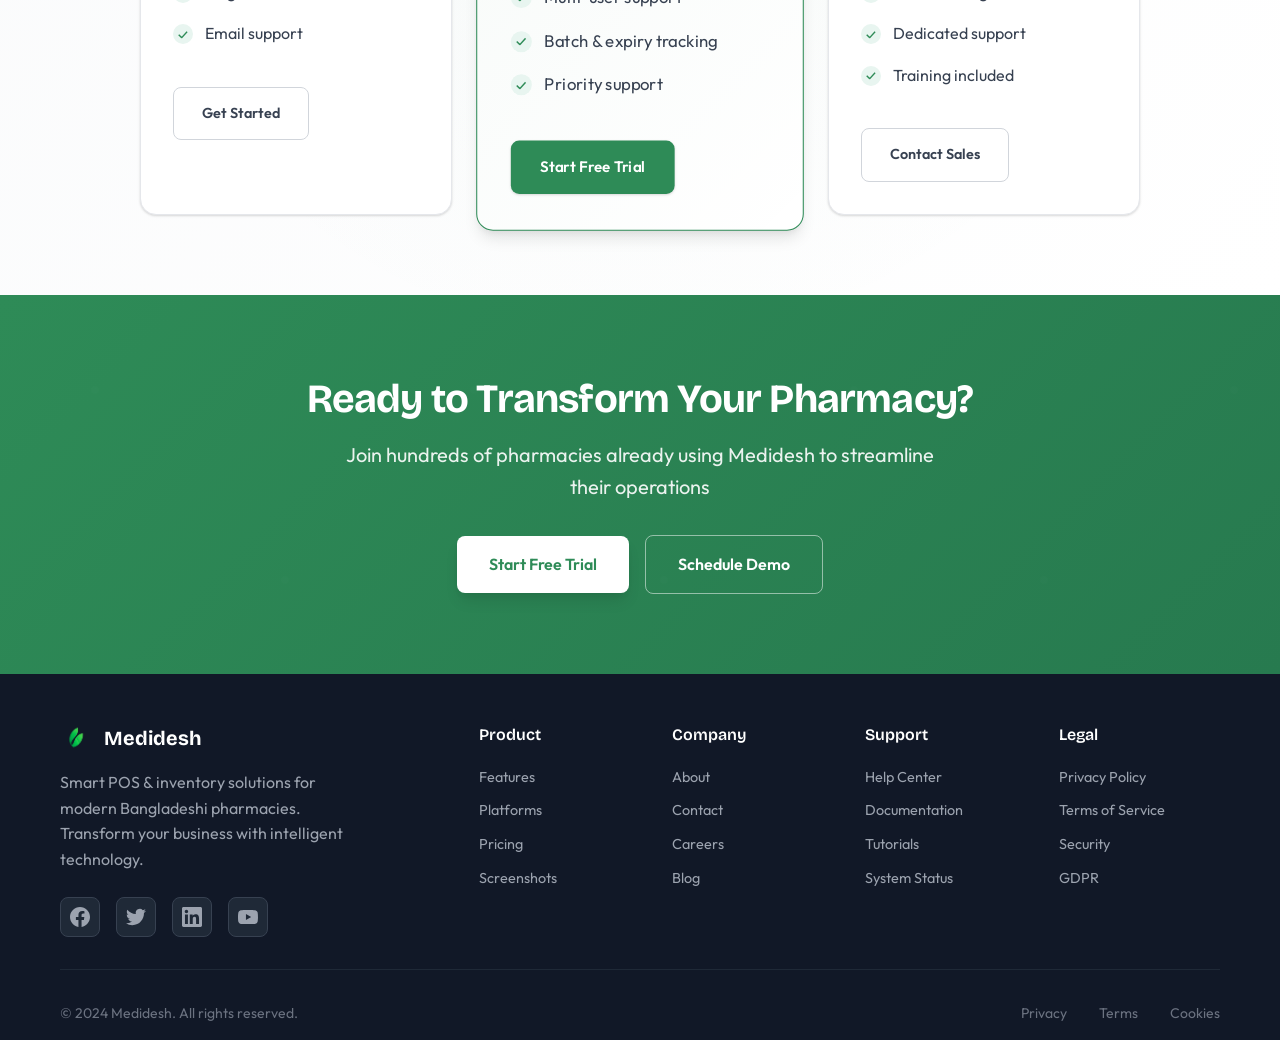
==== commit 90d2597d: "fixed header and footer, refined, removed unnecessary navs and made dropdown smaller and kept consis" ====
--- a/index.html
+++ b/index.html
@@ -34,18 +34,16 @@
           <a href="#showcase" class="nav-link">Showcase</a>
           <a href="#partners" class="nav-link">Partners</a>
           <a href="#pricing" class="nav-link">Pricing</a>
-          <a href="#contact" class="nav-link">Contact</a>
+          <!-- <a href="../MedideshWeb/pages/contact.html" class="nav-link">Contact</a>
+          <a href="../MedideshWeb/pages/about.html" class="nav-link">About</a> -->
+
           <div class="dropdown">
             <a href="#" class="nav-link">More</a>
             <div class="dropdown-content">
               <a href="pages/about.html">About</a>
               <a href="pages/contact.html">Contact</a>
-              <a href="pages/careers.html">Careers</a>
-              <a href="pages/blog.html">Blog</a>
               <a href="pages/help-center.html">Help Center</a>
-              <a href="pages/documentation.html">Documentation</a>
               <a href="pages/tutorials.html">Tutorials</a>
-              <a href="pages/system-status.html">System Status</a>
             </div>
           </div>
         </nav>
@@ -488,7 +486,7 @@
       </div>
     </section>
 
-    <section id="contact" class="contact-section">
+    <!-- <section id="contact" class="contact-section">
       <div class="container">
         <div class="contact-grid">
           <div class="contact-info">
@@ -564,7 +562,7 @@
           </div>
         </div>
       </div>
-    </section>
+    </section> -->
 
     <section class="cta-section">
       <div class="container">
@@ -573,7 +571,7 @@
           <p class="cta-subtitle">Join hundreds of pharmacies already using Medidesh to streamline their operations</p>
           <div class="cta-actions">
             <a href="#pricing" class="btn btn-primary btn-large">Start Free Trial</a>
-            <a href="#contact" class="btn btn-outline btn-large">Schedule Demo</a>
+            <a href="../MedideshWeb/pages/contact.html" class="btn btn-outline btn-large">Schedule Demo</a>
           </div>
         </div>
       </div>
@@ -631,28 +629,28 @@
           <div class="footer-column">
             <h4 class="footer-title">Company</h4>
             <ul class="footer-list">
-              <li><a href="pages/about.html">About</a></li>
-              <li><a href="pages/contact.html">Contact</a></li>
-              <li><a href="pages/careers.html">Careers</a></li>
-              <li><a href="pages/blog.html">Blog</a></li>
+              <li><a href="../MedideshWeb/pages/about.html">About</a></li>
+              <li><a href="../MedideshWeb/pages/contact.html">Contact</a></li>
+              <li><a href="../MedideshWeb/pages/careers.html">Careers</a></li>
+              <li><a href="../MedideshWeb/pages/blog.html">Blog</a></li>
             </ul>
           </div>
           <div class="footer-column">
             <h4 class="footer-title">Support</h4>
             <ul class="footer-list">
-              <li><a href="pages/help.html">Help Center</a></li>
-              <li><a href="pages/documentation.html">Documentation</a></li>
-              <li><a href="pages/tutorials.html">Tutorials</a></li>
-              <li><a href="pages/status.html">System Status</a></li>
+              <li><a href="../MedideshWeb/pages/help-center.html">Help Center</a></li>
+              <li><a href="../MedideshWeb/pages/documentation.html">Documentation</a></li>
+              <li><a href="../MedideshWeb/pages/tutorials.html">Tutorials</a></li>
+              <li><a href="../MedideshWeb/pages/status.html">System Status</a></li>
             </ul>
           </div>
           <div class="footer-column">
             <h4 class="footer-title">Legal</h4>
             <ul class="footer-list">
-              <li><a href="pages/privacy.html">Privacy Policy</a></li>
-              <li><a href="pages/terms.html">Terms of Service</a></li>
-              <li><a href="pages/security.html">Security</a></li>
-              <li><a href="pages/gdpr.html">GDPR</a></li>
+              <li><a href="../MedideshWeb/pages/privacy.html">Privacy Policy</a></li>
+              <li><a href="../MedideshWeb/pages/terms.html">Terms of Service</a></li>
+              <li><a href="../MedideshWeb/pages/security.html">Security</a></li>
+              <li><a href="../MedideshWeb/pages/gdpr.html">GDPR</a></li>
             </ul>
           </div>
         </div>
@@ -662,9 +660,9 @@
         <div class="footer-bottom-content">
           <p class="footer-copyright">© 2024 Medidesh. All rights reserved.</p>
           <div class="footer-bottom-links">
-            <a href="pages/privacy.html">Privacy</a>
-            <a href="pages/terms.html">Terms</a>
-            <a href="pages/cookies.html">Cookies</a>
+            <a href="../MedideshWeb/pages/privacy.html">Privacy</a>
+            <a href="../MedideshWeb/pages/terms.html">Terms</a>
+            <a href="../MedideshWeb/pages/cookies.html">Cookies</a>
           </div>
         </div>
       </div>
